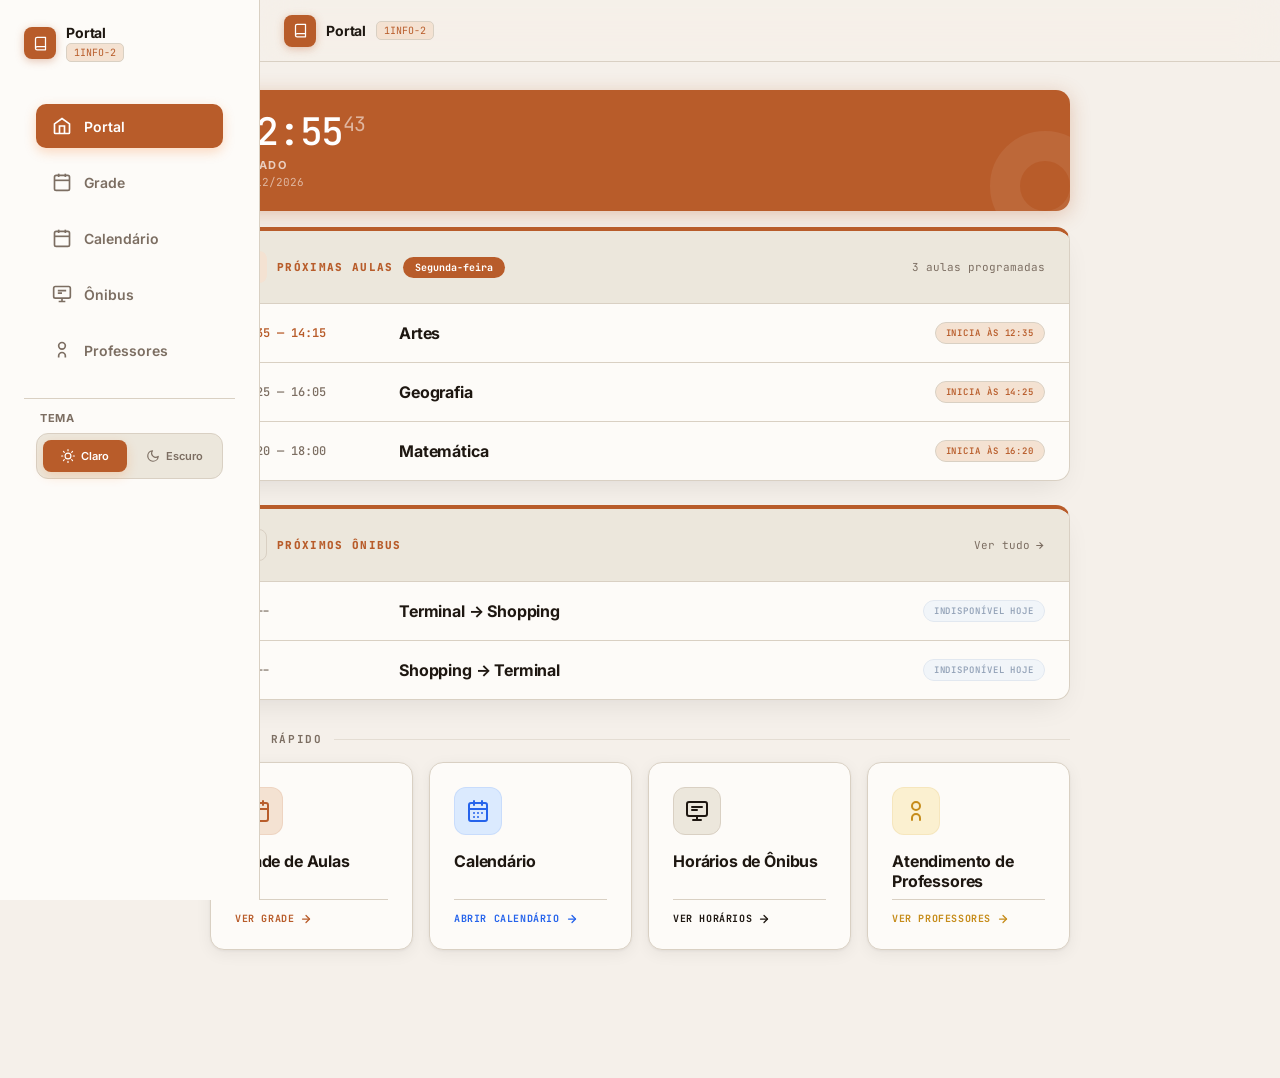
==== index.html @ e07ead81 "Add files via upload" ====
<!DOCTYPE html>
<html lang="pt-BR">
<head>
  <meta charset="UTF-8">
  <meta name="viewport" content="width=device-width, initial-scale=1.0">
  <title>Portal | 1INFO-2</title>
  <link href="https://fonts.googleapis.com/css2?family=Inter:wght@400;500;600;700&family=Playfair+Display:wght@400;600;700&family=JetBrains+Mono:wght@400;500&display=swap" rel="stylesheet">
  <link rel="stylesheet" href="shared.css">
  <style>
    .page-shell { max-width: 900px; margin: 0 auto; padding: 28px 20px 72px; }

    /* CLOCK */
    .clock-block {
      background: var(--accent); color: #fff;
      border-radius: var(--radius); padding: 22px 24px;
      display: flex; flex-direction: column; justify-content: center;
      min-width: 164px; box-shadow: 0 4px 20px rgba(184,92,42,.3);
      position: relative; overflow: hidden; margin-bottom: 16px;
    }
    .clock-block::after {
      content: ''; position: absolute; bottom: -30px; right: -30px;
      width: 110px; height: 110px;
      border: 30px solid rgba(255,255,255,.07); border-radius: 50%;
    }
    html[data-theme="dark"] .clock-block { 
      background: linear-gradient(135deg, #262626 0%, #0A0A0A 100%); 
      border: 1px solid var(--border);
      box-shadow: none;
    }
    .clock-time    { font-family: var(--mono); font-size: 38px; font-weight: 500; letter-spacing: -.03em; line-height: 1; }
    .clock-secs    { font-family: var(--mono); font-size: 20px; font-weight: 400; opacity: .55; vertical-align: super; }
    .clock-weekday { font-size: 11px; font-weight: 700; opacity: .7; margin-top: 8px; text-transform: uppercase; letter-spacing: .1em; }
    .clock-date    { font-family: var(--mono); font-size: 11px; opacity: .55; margin-top: 3px; }

    /* SCHEDULE CARD */
    .schedule-card { background: var(--surface); border: 1px solid var(--border); border-top: 4px solid var(--accent); border-radius: var(--radius); box-shadow: 0 12px 30px -10px rgba(0,0,0,0.1); margin-bottom: 24px; overflow: hidden; transition: transform 0.2s ease, box-shadow 0.2s ease; }
    .schedule-card:hover { transform: translateY(-2px); box-shadow: 0 16px 40px -12px rgba(0,0,0,0.15); }
    .schedule-header { padding: 20px 24px; border-bottom: 1px solid var(--border); display: flex; align-items: center; justify-content: space-between; gap: 12px; background: var(--surface-2); }
    .schedule-header-left { display: flex; align-items: center; gap: 10px; }
    .schedule-eyebrow { font-family: var(--mono); font-size: 11px; font-weight: 800; text-transform: uppercase; letter-spacing: .12em; color: var(--accent); }
    .schedule-today-badge { font-family: var(--mono); font-size: 10px; font-weight: 700; background: var(--accent); color: #fff; padding: 4px 12px; border-radius: 20px; white-space: nowrap; }
    .schedule-count { font-family: var(--mono); font-size: 11px; color: var(--muted); }
    .sched-row { display: grid; grid-template-columns: 148px 1fr auto; align-items: center; gap: 16px; padding: 18px 24px; border-bottom: 1px solid var(--border); position: relative; transition: background .15s; }
    .sched-row:last-child { border-bottom: none; }
    .sched-row.live  { background: linear-gradient(90deg,rgba(40,120,80,.06) 0%,transparent 55%); }
    .sched-row.live::before, .sched-row.next-up::before { content: ''; position: absolute; left: 0; top: 0; bottom: 0; width: 3px; border-radius: 0 2px 2px 0; }
    .sched-row.live::before    { background: var(--green); }
    .sched-row.next-up::before { background: var(--accent); opacity: 0.8; }
    .sched-row.done { opacity: .42; }
    .class-progress-bar { position: absolute; bottom: 0; left: 0; height: 2px; background: var(--green); transition: width 1s linear; opacity: 0.6; }
    .class-progress-label { font-weight: 800; margin-left: 6px; opacity: .85; }
    .sched-time { font-family: var(--mono); font-size: 12px; font-weight: 500; color: var(--muted); white-space: nowrap; }
    .sched-row.live .sched-time    { color: var(--green);  font-weight: 600; }
    .sched-row.next-up .sched-time { color: var(--accent); font-weight: 600; }
    .sched-name { font-size: 16px; font-weight: 700; color: var(--text); letter-spacing: -.01em; }
    .sched-row.done .sched-name { font-weight: 500; }
    .sched-pill { font-family: var(--mono); font-size: 9px; font-weight: 600; text-transform: uppercase; letter-spacing: .1em; padding: 4px 10px; border-radius: 20px; white-space: nowrap; border: 1px solid transparent; }
    .pill-live  { background: var(--green-lt);  color: var(--green);  border-color: rgba(40,120,80,.2); }
    .pill-done  { background: var(--slate-lt);  color: var(--slate);  border-color: #E2E8F0; }
    html[data-theme="dark"] .pill-done { background: var(--surface-2); border-color: var(--border); }
    .pill-next  { background: var(--accent-lt); color: var(--accent); border-color: var(--border); }
    .live-dot   { display: inline-block; width: 7px; height: 7px; border-radius: 50%; background: var(--green); margin-right: 5px; vertical-align: middle; animation: pulse 1.8s ease-in-out infinite; }

    /* BUS QUICK CARD */
    #bus-quick-card { animation: fadeUp .45s .11s cubic-bezier(.22,1,.36,1) both; }
    .bus-quick-link { font-family: var(--mono); font-size: 11px; color: var(--muted); text-decoration: none; display: flex; align-items: center; gap: 4px; }
    .bus-quick-link:hover { color: var(--accent); }
    .bus-quick-link svg { width: 11px; height: 11px; fill: none; stroke: currentColor; stroke-width: 2.5; }

    /* SECTION LABEL */
    .section-label { font-family: var(--mono); font-size: 11px; font-weight: 700; text-transform: uppercase; letter-spacing: .15em; color: var(--muted); margin: 32px 0 16px; display: flex; align-items: center; gap: 12px; animation: fadeUp .45s .14s cubic-bezier(.22,1,.36,1) both; }
    .section-label::after { content: ''; flex: 1; height: 1px; background: var(--border); opacity: 0.6; }

    /* CARDS GRID */
    .cards-grid { display: grid; grid-template-columns: repeat(4, 1fr); gap: 16px; animation: fadeUp .45s .18s cubic-bezier(.22,1,.36,1) both; }
    .feature-card { background: var(--surface); border: 1px solid var(--border); border-radius: var(--radius); box-shadow: var(--sh); text-decoration: none; color: inherit; padding: 24px; display: flex; flex-direction: column; height: 100%; }
    .card-icon { width: 48px; height: 48px; border-radius: 12px; flex-shrink: 0; background: var(--accent-lt); display: flex; align-items: center; justify-content: center; border: 1px solid rgba(var(--accent-rgb), 0.1); margin-bottom: 16px; }
    .card-icon svg { width: 24px; height: 24px; fill: none; stroke: var(--accent); stroke-width: 2; stroke-linecap: round; stroke-linejoin: round; }
    .card-bus      .card-icon { background: var(--surface-2);  border-color: var(--border); }
    .card-bus      .card-icon svg { stroke: var(--text); }
    .card-profs    .card-icon { background: var(--amber-lt);  border-color: rgba(198,140,26,0.1); }
    .card-profs    .card-icon svg { stroke: var(--amber); }
    .card-calendar .card-icon { background: #DBEAFE; border-color: rgba(37,99,235,0.1); }
    .card-calendar .card-icon svg { stroke: #2563EB; }
    .card-body  { flex: 1; display: flex; flex-direction: column; }
    .card-title { font-size: 16px; font-weight: 700; color: var(--text); margin-bottom: 8px; letter-spacing: -.01em; }
    .card-desc  { font-size: 12.5px; color: var(--muted); line-height: 1.5; margin-bottom: 16px; }
    .card-cta   { margin-top: auto; font-family: var(--mono); font-size: 10px; font-weight: 700; color: var(--accent); letter-spacing: .06em; text-transform: uppercase; display: inline-flex; align-items: center; gap: 6px; padding-top: 12px; border-top: 1px solid var(--border); }
    .card-cta svg { width: 12px; height: 12px; fill: none; stroke: currentColor; stroke-width: 2.5; stroke-linecap: round; stroke-linejoin: round; transition: transform .2s; }
    .feature-card:hover .card-cta svg { transform: translateX(5px); }
    .card-bus      .card-cta { color: var(--text); }
    .card-profs    .card-cta { color: var(--amber); }
    .card-calendar .card-cta { color: #2563EB; }

    /* ANIMATIONS */
    .clock-block    { animation: fadeUp .45s cubic-bezier(.22,1,.36,1) both; }
    .schedule-card  { animation: fadeUp .45s .08s cubic-bezier(.22,1,.36,1) both; }
    @keyframes pulse-ring { 0% { box-shadow: 0 0 0 0 rgba(198,140,26,.4); } 70% { box-shadow: 0 0 0 8px rgba(198,140,26,0); } 100% { box-shadow: 0 0 0 0 rgba(198,140,26,0); } }

    @media (max-width: 860px) { .cards-grid { grid-template-columns: repeat(2,1fr); } }
    @media (max-width: 680px) {
      .clock-time  { font-size: 32px; }
      .cards-grid  { grid-template-columns: 1fr; gap: 14px; }
      .feature-card { padding: 20px; }
      .sched-row   { grid-template-columns: 116px 1fr auto; gap: 10px; padding: 13px 16px; }
      .schedule-header { padding: 15px 16px; flex-direction: column; align-items: center; gap: 8px; text-align: center; }
      .schedule-header-left { justify-content: center; }
      .page-shell  { padding: 16px 14px 20px; }
    }
    @media (max-width: 400px) { .sched-row { grid-template-columns: 1fr auto; } .sched-time { display: none; } }
  </style>
  <script>if(localStorage.getItem('theme')==='dark')document.documentElement.setAttribute('data-theme','dark');</script>
</head>
<body>
  <script src="shared.js"></script>
  <script src="theme.js" defer></script>

  <aside class="sidebar" id="sidebar">
    <div class="nav-brand">
      <div class="nav-logo"><svg viewBox="0 0 24 24"><path d="M4 19.5A2.5 2.5 0 0 1 6.5 17H20"/><path d="M6.5 2H20v20H6.5A2.5 2.5 0 0 1 4 19.5v-15A2.5 2.5 0 0 1 6.5 2z"/></svg></div>
      <div>
        <div class="nav-title">Portal</div>
        <div class="nav-tag" style="margin-top:2px">1INFO-2</div>
      </div>
    </div>
    <nav class="sidebar-nav">
      <a href="index.html"     class="sidebar-link active"><svg viewBox="0 0 24 24"><path d="M3 9.5L12 3l9 6.5V20a1 1 0 0 1-1 1H4a1 1 0 0 1-1-1z"/><polyline points="9 21 9 12 15 12 15 21"/></svg> Portal</a>
      <a href="aulas.html"     class="sidebar-link"><svg viewBox="0 0 24 24"><rect x="3" y="4" width="18" height="18" rx="2"/><line x1="16" y1="2" x2="16" y2="6"/><line x1="8" y1="2" x2="8" y2="6"/><line x1="3" y1="10" x2="21" y2="10"/></svg> Grade</a>
      <a href="calendario.html" class="sidebar-link"><svg viewBox="0 0 24 24"><rect x="3" y="4" width="18" height="18" rx="2"/><line x1="16" y1="2" x2="16" y2="6"/><line x1="8" y1="2" x2="8" y2="6"/><line x1="3" y1="10" x2="21" y2="10"/><path d="M8 14h.01M12 14h.01M16 14h.01M8 18h.01M12 18h.01"/></svg> Calendário</a>
      <a href="onibus.html"    class="sidebar-link"><svg viewBox="0 0 24 24"><rect x="2" y="3" width="20" height="14" rx="2"/><path d="M8 21h8M12 17v4"/><path d="M7 8h10M7 11h5"/></svg> Ônibus</a>
      <a href="horarios.html"  class="sidebar-link"><svg viewBox="0 0 24 24"><path d="M16 21v-2a4 4 0 0 0-8 0v2"/><circle cx="12" cy="7" r="4"/></svg> Professores</a>
    </nav>
  </aside>
  <div class="sidebar-overlay" id="sidebar-overlay" onclick="toggleSidebar()"></div>

  <nav class="topnav">
    <button class="menu-btn" onclick="toggleSidebar()" aria-label="Abrir menu"><svg viewBox="0 0 24 24"><line x1="3" y1="12" x2="21" y2="12"/><line x1="3" y1="6" x2="21" y2="6"/><line x1="3" y1="18" x2="21" y2="18"/></svg></button>
    <a href="index.html" class="nav-brand">
      <div class="nav-logo"><svg viewBox="0 0 24 24"><path d="M4 19.5A2.5 2.5 0 0 1 6.5 17H20"/><path d="M6.5 2H20v20H6.5A2.5 2.5 0 0 1 4 19.5v-15A2.5 2.5 0 0 1 6.5 2z"/></svg></div>
      <span class="nav-title">Portal</span>
      <span class="nav-tag">1INFO-2</span>
    </a>
    <div style="width:38px" aria-hidden="true"></div>
  </nav>

  <div class="page-shell">
    <div class="clock-block">
      <div class="clock-time"><span id="clock-hm">--:--</span><span class="clock-secs" id="clock-ss">--</span></div>
      <div class="clock-weekday" id="clock-weekday">---</div>
      <div class="clock-date"    id="clock-date">---</div>
    </div>

    <div class="schedule-card">
      <div class="schedule-header">
        <div class="schedule-header-left">
          <div style="width: 32px; height: 32px; background: var(--accent-lt); border-radius: 8px; display: flex; align-items: center; justify-content: center; color: var(--accent);">
            <svg viewBox="0 0 24 24" width="18" height="18" fill="none" stroke="currentColor" stroke-width="2.5" stroke-linecap="round" stroke-linejoin="round">
              <rect x="3" y="4" width="18" height="18" rx="2" ry="2"></rect><line x1="16" y1="2" x2="16" y2="6"></line><line x1="8" y1="2" x2="8" y2="6"></line><line x1="3" y1="10" x2="21" y2="10"></line>
            </svg>
          </div>
          <span class="schedule-eyebrow">Próximas Aulas</span>
          <span class="schedule-today-badge" id="schedule-day-badge">---</span>
        </div>
        <span class="schedule-count" id="schedule-count"></span>
      </div>
      <div id="today-schedule"></div>
    </div>

    <div class="schedule-card" id="bus-quick-card">
      <div class="schedule-header">
        <div class="schedule-header-left">
          <div style="width: 32px; height: 32px; background: var(--surface-2); border-radius: 8px; display: flex; align-items: center; justify-content: center; color: var(--text); border: 1px solid var(--border);">
            <svg viewBox="0 0 24 24" width="18" height="18" fill="none" stroke="currentColor" stroke-width="2.5" stroke-linecap="round" stroke-linejoin="round">
              <rect x="2" y="3" width="20" height="14" rx="2"/><path d="M8 21h8M12 17v4"/><path d="M7 8h10M7 11h5"/>
            </svg>
          </div>
          <span class="schedule-eyebrow">Próximos Ônibus</span>
        </div>
        <a href="onibus.html" class="bus-quick-link">Ver tudo <svg viewBox="0 0 24 24"><line x1="5" y1="12" x2="19" y2="12"/><polyline points="12 5 19 12 12 19"/></svg></a>
      </div>
      <div id="bus-quick-rows"></div>
    </div>

    <div class="section-label">Acesso Rápido</div>
    <div class="cards-grid">
      <a href="aulas.html" class="feature-card">
        <div class="card-icon"><svg viewBox="0 0 24 24"><rect x="3" y="4" width="18" height="18" rx="2"/><line x1="16" y1="2" x2="16" y2="6"/><line x1="8" y1="2" x2="8" y2="6"/><line x1="3" y1="10" x2="21" y2="10"/></svg></div>
        <div class="card-body">
          <div class="card-title">Grade de Aulas</div>
          <div class="card-cta">Ver grade <svg viewBox="0 0 24 24"><line x1="5" y1="12" x2="19" y2="12"/><polyline points="12 5 19 12 12 19"/></svg></div>
        </div>
      </a>
      <a href="calendario.html" class="feature-card card-calendar">
        <div class="card-icon"><svg viewBox="0 0 24 24"><rect x="3" y="4" width="18" height="18" rx="2"/><line x1="16" y1="2" x2="16" y2="6"/><line x1="8" y1="2" x2="8" y2="6"/><line x1="3" y1="10" x2="21" y2="10"/><path d="M8 14h.01M12 14h.01M16 14h.01M8 18h.01M12 18h.01"/></svg></div>
        <div class="card-body">
          <div class="card-title">Calendário</div>
          <div class="card-cta">Abrir calendário <svg viewBox="0 0 24 24"><line x1="5" y1="12" x2="19" y2="12"/><polyline points="12 5 19 12 12 19"/></svg></div>
        </div>
      </a>
      <a href="onibus.html" class="feature-card card-bus">
        <div class="card-icon"><svg viewBox="0 0 24 24"><rect x="2" y="3" width="20" height="14" rx="2"/><path d="M8 21h8M12 17v4"/><path d="M7 8h10M7 11h5"/></svg></div>
        <div class="card-body">
          <div class="card-title">Horários de Ônibus</div>
          <div class="card-cta">Ver horários <svg viewBox="0 0 24 24"><line x1="5" y1="12" x2="19" y2="12"/><polyline points="12 5 19 12 12 19"/></svg></div>
        </div>
      </a>
      <a href="horarios.html" class="feature-card card-profs">
        <div class="card-icon"><svg viewBox="0 0 24 24"><path d="M16 21v-2a4 4 0 0 0-8 0v2"/><circle cx="12" cy="7" r="4"/></svg></div>
        <div class="card-body">
          <div class="card-title">Atendimento de Professores</div>
          <div class="card-cta">Ver professores <svg viewBox="0 0 24 24"><line x1="5" y1="12" x2="19" y2="12"/><polyline points="12 5 19 12 12 19"/></svg></div>
        </div>
      </a>
    </div>
  </div>

  <footer></footer>

  <script src="eventos.js"></script>
  <script>
    const SCHEDULE = {
      1: [{start:'12:35',end:'14:15',label:'Artes'},{start:'14:25',end:'16:05',label:'Geografia'},{start:'16:20',end:'18:00',label:'Matemática'}],
      2: [{start:'12:35',end:'14:15',label:'Intro. Computação'},{start:'14:25',end:'16:05',label:'Inglês'},{start:'16:20',end:'18:00',label:'Física'}],
      3: [{start:'14:25',end:'16:05',label:'Ed. Física'},{start:'16:20',end:'18:00',label:'Filosofia'}],
      4: [{start:'12:35',end:'14:15',label:'Língua Portuguesa'},{start:'14:25',end:'16:05',label:'Interfaces Web'}],
      5: [{start:'12:35',end:'16:05',label:'Programação'},{start:'16:20',end:'18:00',label:'Matemática'}],
    };
    const DAYS_PT   = ['Domingo','Segunda','Terça','Quarta','Quinta','Sexta','Sábado'];
    const MONTHS_PT = ['janeiro','fevereiro','março','abril','maio','junho','julho','agosto','setembro','outubro','novembro','dezembro'];

    function tickClock() {
      const n = new Date();
      document.getElementById('clock-hm').textContent = pad(n.getHours()) + ':' + pad(n.getMinutes());
      document.getElementById('clock-ss').textContent = pad(n.getSeconds());
      document.getElementById('clock-weekday').textContent = DAYS_PT[n.getDay()].toUpperCase();
      document.getElementById('clock-date').textContent = pad(n.getDate()) + '/' + pad(n.getMonth() + 1) + '/' + n.getFullYear();
    }

    function getEffectiveDow(now) {
      return now.getDay();
    }

    function findNextSchoolDay(fromDate) {
      const d = new Date(fromDate);
      for (let i = 1; i <= 7; i++) {
        d.setDate(d.getDate() + 1);
        const dow = d.getDay();
        if (SCHEDULE[dow] && SCHEDULE[dow].length > 0) return { dow: dow, date: new Date(d) };
      }
      return null;
    }

    function renderSchedule() {
      const n    = new Date();
      const mins = n.getHours() * 60 + n.getMinutes();
      const dow  = n.getDay();

      let displayDow, dayClasses, isFutureDay;

      // 1. Verificar se hoje ainda tem aulas
      const todayClasses = SCHEDULE[dow] || [];
      const todayDone = todayClasses.length > 0 && mins >= toMins(todayClasses[todayClasses.length - 1].end);

      if (todayClasses.length > 0 && !todayDone) {
        // Ainda há aulas hoje
        displayDow = dow;
        dayClasses = todayClasses;
        isFutureDay = false;
      } else {
        // Hoje não tem aula ou já acabaram. Procurar o próximo dia letivo.
        const next = findNextSchoolDay(n);
        if (next) {
          displayDow = next.dow;
          dayClasses = SCHEDULE[displayDow];
          isFutureDay = true;
        } else {
          displayDow = dow;
          dayClasses = [];
          isFutureDay = false;
        }
      }

      const badgeText = isFutureDay 
        ? (displayDow === 1 ? 'Segunda-feira' : DAYS_PT[displayDow])
        : DAYS_PT[dow];

      document.getElementById('schedule-day-badge').textContent = badgeText;

      const remaining = isFutureDay ? dayClasses.length : dayClasses.filter(c => toMins(c.end) > mins).length;
      document.getElementById('schedule-count').textContent = remaining + (isFutureDay ? ' aulas programadas' : ' restante(s) hoje');

      let markedNext = false;
      document.getElementById('today-schedule').innerHTML = dayClasses.map(c => {
        const startM = toMins(c.start), endM = toMins(c.end);
        let rowClass = '', pillClass = '', pillText = '', progressHtml = '';

        let dataAttrs = '';
        if (!isFutureDay && mins >= startM && mins < endM) {
          rowClass = 'live'; pillClass = 'pill-live';
          const pct = ((mins - startM) / (endM - startM)) * 100;
          pillText = `<span class="live-dot"></span>Em aula agora<span class="class-progress-label" id="live-progress-label">${pct.toFixed(0)}%</span>`;
          progressHtml = `<div class="class-progress-bar" id="live-progress-bar" style="width:${pct.toFixed(1)}%"></div>`;
          dataAttrs = ` data-start="${startM}" data-end="${endM}"`;
        } else if (!isFutureDay && mins >= endM) {
          rowClass = 'done'; pillClass = 'pill-done'; pillText = 'Concluída';
        } else {
          rowClass = 'upcoming';
          if (!markedNext) { rowClass += ' next-up'; markedNext = true; }
          pillClass = 'pill-next'; pillText = `Inicia às ${c.start}`;
        }

        return `<div class="sched-row ${rowClass}"${dataAttrs}>${progressHtml}<div class="sched-time">${c.start} — ${c.end}</div><div class="sched-name">${c.label}</div><span class="sched-pill ${pillClass}">${pillText}</span></div>`;
      }).join('');
    }

    // Atualiza a porcentagem/barra da aula em andamento a cada segundo,
    // sem precisar re-renderizar toda a lista (evita "piscar" a tela).
    function tickLiveProgress() {
      const liveRow = document.querySelector('.sched-row.live');
      const bar   = document.getElementById('live-progress-bar');
      const label = document.getElementById('live-progress-label');
      if (!liveRow || !bar || !label) return;

      const startM = Number(liveRow.dataset.start);
      const endM   = Number(liveRow.dataset.end);
      const n = new Date();
      const mins = n.getHours() * 60 + n.getMinutes() + n.getSeconds() / 60;

      if (mins >= endM) { renderSchedule(); return; } // aula acabou, força re-render completo

      const pct = Math.min(100, Math.max(0, ((mins - startM) / (endM - startM)) * 100));
      bar.style.width = pct.toFixed(1) + '%';
      label.textContent = Math.round(pct) + '%';
    }

    // ── PRÓXIMOS ÔNIBUS (resumo na home) ──────────────────────────
    const BUSES = {
      go:  [{t:'05:34',tag:'JL'},{t:'05:59',tag:'JL'},{t:'06:24',tag:'FC VOLVO'},{t:'06:49',tag:'JL'},{t:'07:14',tag:'JL'},{t:'07:44',tag:'JL'},{t:'08:19',tag:'JL'},{t:'08:39',tag:'JL'},{t:'08:59',tag:null},{t:'09:31',tag:null},{t:'10:03',tag:null},{t:'10:34',tag:null},{t:'11:06',tag:null},{t:'11:38',tag:null},{t:'12:10',tag:null},{t:'12:42',tag:null},{t:'13:14',tag:null},{t:'13:46',tag:null},{t:'14:18',tag:null},{t:'14:50',tag:null},{t:'15:22',tag:null},{t:'15:54',tag:null},{t:'16:27',tag:null},{t:'17:17',tag:null},{t:'17:42',tag:null},{t:'18:07',tag:null},{t:'18:37',tag:null},{t:'19:02',tag:null},{t:'19:37',tag:null},{t:'20:12',tag:null},{t:'20:47',tag:null},{t:'21:22',tag:null},{t:'21:57',tag:null},{t:'22:34',tag:null},{t:'23:14',tag:'FC'}],
      ret: [{t:'05:34',tag:null},{t:'05:59',tag:null},{t:'06:24',tag:null},{t:'06:49',tag:'FC VOLVO'},{t:'07:14',tag:null},{t:'07:39',tag:null},{t:'08:09',tag:null},{t:'08:44',tag:null},{t:'09:04',tag:null},{t:'09:24',tag:null},{t:'09:56',tag:null},{t:'10:28',tag:null},{t:'10:57',tag:null},{t:'11:29',tag:null},{t:'12:01',tag:null},{t:'12:33',tag:null},{t:'13:05',tag:null},{t:'13:37',tag:null},{t:'14:09',tag:null},{t:'14:41',tag:null},{t:'15:13',tag:null},{t:'15:33',tag:null},{t:'16:03',tag:null},{t:'16:28',tag:null},{t:'16:52',tag:null},{t:'17:42',tag:null},{t:'18:12',tag:null},{t:'18:47',tag:null},{t:'19:27',tag:null},{t:'20:02',tag:null},{t:'20:37',tag:null},{t:'21:12',tag:null},{t:'21:47',tag:null},{t:'22:22',tag:null},{t:'22:54',tag:null},{t:'23:34',tag:'FC'}],
    };
    for (const dir in BUSES) BUSES[dir].forEach(b => b.m = toMins(b.t));
    const BUS_LABELS = { go: 'Terminal → Shopping', ret: 'Shopping → Terminal' };

    function fmtBusCountdown(mins) {
      if (mins < 1) return 'agora';
      if (mins < 60) return `em ${mins} min`;
      const h = Math.floor(mins / 60), m = mins % 60;
      return m === 0 ? `em ${h}h` : `em ${h}h ${m}min`;
    }

    function renderBusQuick() {
      const n = new Date();
      const nowMins = n.getHours() * 60 + n.getMinutes();
      const dow = n.getDay();
      const isWeekend = (dow === 0 || dow === 6);

      const rowsHtml = ['go', 'ret'].map(dir => {
        const next = isWeekend ? null : (BUSES[dir].find(b => b.m >= nowMins) || null);
        let pillClass, pillText, timeText;

        if (!next) {
          pillClass = 'pill-done';
          pillText  = isWeekend ? 'Indisponível hoje' : 'Encerrado';
          timeText  = isWeekend ? '--:--' : (BUSES[dir][0] ? BUSES[dir][0].t + ' (amanhã)' : '--:--');
        } else {
          pillClass = 'pill-next';
          pillText  = fmtBusCountdown(next.m - nowMins);
          timeText  = next.t;
        }

        return `<div class="sched-row"><div class="sched-time">${timeText}</div><div class="sched-name">${BUS_LABELS[dir]}</div><span class="sched-pill ${pillClass}">${pillText}</span></div>`;
      }).join('');

      document.getElementById('bus-quick-rows').innerHTML = rowsHtml;
    }

    tickClock();
    renderSchedule();
    renderBusQuick();
    setInterval(tickClock, 1000);
    setInterval(tickLiveProgress, 1000);
    setInterval(() => { renderSchedule(); }, 15000);
    setInterval(renderBusQuick, 30000);
  </script>
</body>
</html>
---- shared.css ----
:root {
  --bg: #F5F0EA; --surface: #FDFBF8; --surface-2: #ECE7DC; --border: #D9D0C3;
  --accent: #B85C2A; --accent-lt: #F4E2D2; --accent-dk: #8C401C;
  --accent-rgb: 184, 92, 42;
  --text: #1E1711; --muted: #7C6E62;
  --green: #2D7A50; --green-lt: #D4EDE0;
  --amber: #C68C1A; --amber-lt: #FBF0D0;
  --danger: #B42318; --danger-lt: #F8D7D2;
  --slate: #94A3B8; --slate-lt: #F1F5F9;
  --radius: 14px;
  --mono: 'JetBrains Mono', monospace;
  --sans: 'Inter', sans-serif;
  --display: 'Playfair Display', serif;
  --sh: 0 1px 3px rgba(30,20,10,.06), 0 4px 16px rgba(30,20,10,.06);
  --sh-hover: 0 8px 28px rgba(184,92,42,.15), 0 2px 8px rgba(30,20,10,.08);
}

html[data-theme="dark"] {
  --bg: #171310; --surface: #201B18; --surface-2: #2C2520; --border: #3D332C;
  --accent: #D07848; --accent-lt: #281A10; --accent-dk: #E89870;
  --accent-rgb: 208, 120, 72;
  --text: #EDE3D8; --muted: #8A7A6E;
  --green: #40A068; --green-lt: #102018;
  --amber: #D4A030; --amber-lt: #261C08;
  --danger: #F87171; --danger-lt: #321414;
  --slate: #5A6A7A; --slate-lt: #1A2030;
  --sh: 0 1px 3px rgba(0,0,0,.4), 0 4px 16px rgba(0,0,0,.4);
  --sh-hover: 0 8px 28px rgba(208,120,72,.2), 0 2px 8px rgba(0,0,0,.4);
}

*, *::before, *::after { box-sizing: border-box; margin: 0; padding: 0; }

body {
  background: var(--bg);
  font-family: var(--sans);
  min-height: 100vh;
  color: var(--text);
  -webkit-font-smoothing: antialiased;
  -moz-osx-font-smoothing: grayscale;
  text-rendering: optimizeLegibility;
}

button, input, select, textarea { font: inherit; }
button { cursor: pointer; }
a { color: inherit; }

/* ── TOPNAV ── */
.topnav {
  position: sticky; top: 0; z-index: 200;
  background: rgba(245,240,234,.88);
  backdrop-filter: blur(20px) saturate(1.8);
  -webkit-backdrop-filter: blur(20px) saturate(1.8);
  border-bottom: 1px solid var(--border);
  height: 62px; padding: 0 24px;
  display: flex; align-items: center; justify-content: space-between;
  gap: 12px; transition: background .3s;
}
html[data-theme="dark"] .topnav { background: rgba(23,19,16,.9); }

.nav-brand { display: flex; align-items: center; gap: 10px; text-decoration: none; }
.nav-logo {
  width: 32px; height: 32px; border-radius: 8px; flex-shrink: 0;
  background: var(--accent); display: flex; align-items: center; justify-content: center;
  box-shadow: 0 2px 8px rgba(184,92,42,.35);
}
.nav-logo svg { width: 15px; height: 15px; fill: none; stroke: #fff; stroke-width: 2; stroke-linecap: round; stroke-linejoin: round; }
.nav-title { font-size: 14px; font-weight: 700; color: var(--text); letter-spacing: -.01em; }
.nav-tag {
  font-family: var(--mono); font-size: 10px;
  background: var(--accent-lt); color: var(--accent);
  padding: 2px 7px; border-radius: 5px; border: 1px solid var(--border);
}

/* ── SIDEBAR ── */
.sidebar {
  position: fixed; left: 0; top: 0; bottom: 0; width: 260px;
  background: var(--surface); border-right: 1px solid var(--border);
  z-index: 1001; display: flex; flex-direction: column;
  padding: 24px; gap: 40px;
  transition: transform 0.3s cubic-bezier(0.4, 0, 0.2, 1);
}
.sidebar-nav { display: flex; flex-direction: column; gap: 8px; }
.sidebar-link {
  display: flex; align-items: center; gap: 12px;
  padding: 12px 16px; border-radius: 12px; text-decoration: none;
  color: var(--muted); font-size: 14px; font-weight: 600; transition: all 0.2s;
}
.sidebar-link svg { width: 20px; height: 20px; stroke-width: 2; fill: none; stroke: currentColor; }
.sidebar-link:hover { color: var(--text); background: var(--surface-2); }
.sidebar-link.active { color: var(--accent); background: transparent; }

.sidebar-overlay {
  position: fixed; inset: 0;
  background: rgba(0,0,0,0.3); backdrop-filter: blur(4px);
  z-index: 1000; display: none;
  animation: fadeIn 0.2s ease;
}
.sidebar-overlay.visible { display: block; }

.menu-btn {
  display: none; width: 38px; height: 38px; border-radius: 10px;
  background: var(--surface-2); border: 1px solid var(--border);
  align-items: center; justify-content: center;
  cursor: pointer; color: var(--text); transition: all .2s;
}
.menu-btn:active { transform: scale(0.95); }
.menu-btn svg { width: 20px; height: 20px; fill: none; stroke: currentColor; stroke-width: 2; }

@media (max-width: 900px) {
  .sidebar { transform: translateX(-100%); }
  .sidebar.open { transform: translateX(0); }
  .menu-btn { display: flex; }
  .page-shell, .topnav { margin-left: 0 !important; width: 100% !important; }
}
@media (min-width: 901px) {
  .page-shell, .topnav { margin-left: 260px; width: calc(100% - 260px) !important; }
}

/* ── FOOTER ── */
footer { text-align: center; padding: 28px; font-family: var(--mono); font-size: 11px; color: var(--muted); }

/* ── ANIMATIONS ── */
@keyframes fadeIn  { from { opacity: 0; } to { opacity: 1; } }
@keyframes fadeUp  { from { opacity: 0; transform: translateY(14px); } to { opacity: 1; transform: translateY(0); } }
@keyframes blink   { 0%, 100% { opacity: 1; } 50% { opacity: .3; } }
@keyframes pulse   { 0%, 100% { opacity: 1; transform: scale(1); } 50% { opacity: .5; transform: scale(.75); } }
@keyframes spin    { to { transform: rotate(360deg); } }
@keyframes reveal  { 0% { opacity: 0; transform: perspective(800px) rotateX(-12deg) translateY(20px); filter: blur(6px); } 100% { opacity: 1; transform: none; filter: none; } }
@keyframes sheetIn { from { opacity: 0; transform: translateY(16px) scale(.98); } to { opacity: 1; transform: none; } }
@keyframes scaleIn { from { transform: scale(0.95); opacity: 0; } to { transform: scale(1); opacity: 1; } }

/* ── TOAST ── */
.toast {
  position: fixed; left: 50%; bottom: 24px; transform: translateX(-50%);
  background: var(--text); color: var(--bg);
  border-radius: 8px; padding: 10px 16px;
  font-size: 13px; font-weight: 700; box-shadow: var(--sh); z-index: 10000;
  pointer-events: none;
}
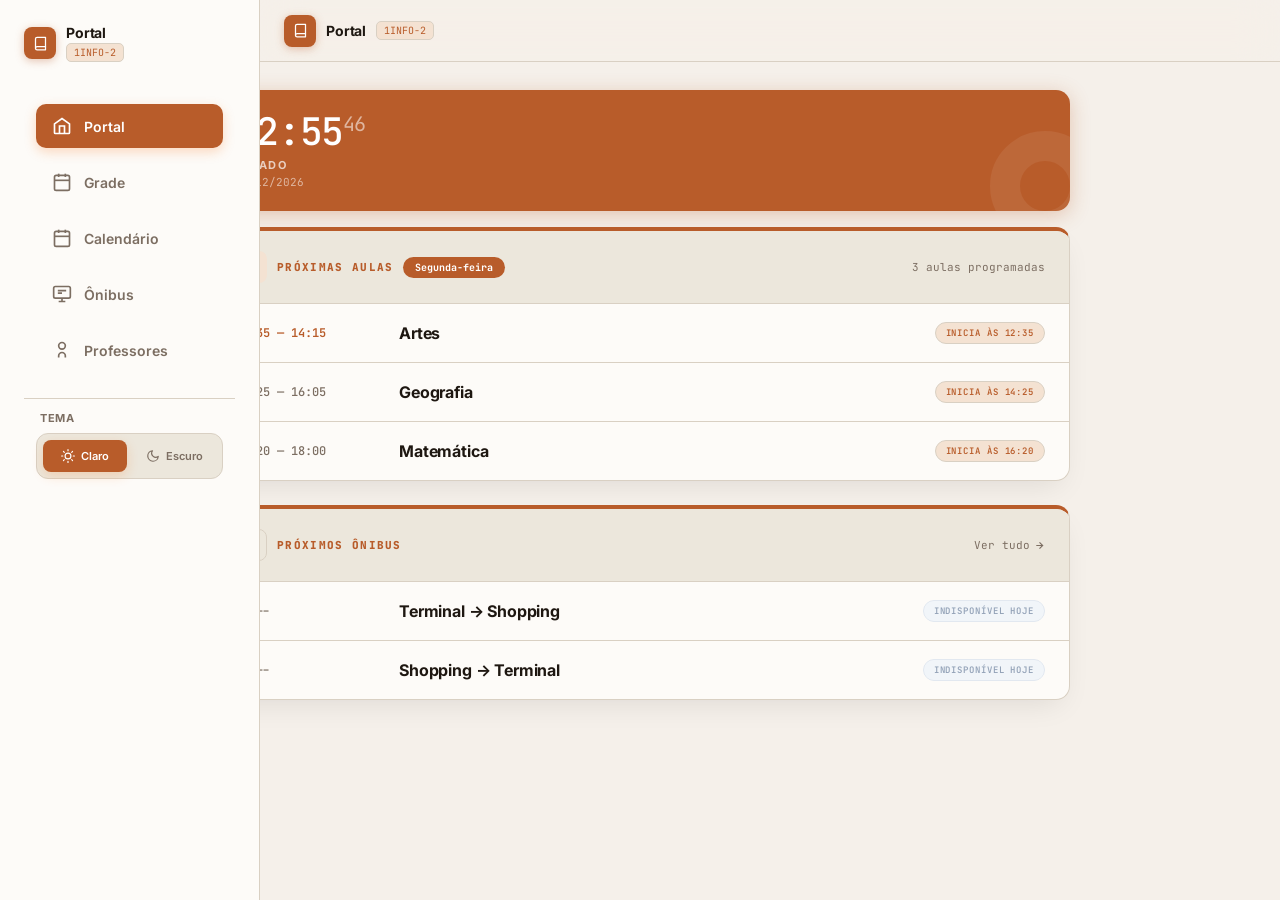
==== commit 543acc07: "Add files via upload" ====
--- a/index.html
+++ b/index.html
@@ -71,37 +71,12 @@
     .section-label { font-family: var(--mono); font-size: 11px; font-weight: 700; text-transform: uppercase; letter-spacing: .15em; color: var(--muted); margin: 32px 0 16px; display: flex; align-items: center; gap: 12px; animation: fadeUp .45s .14s cubic-bezier(.22,1,.36,1) both; }
     .section-label::after { content: ''; flex: 1; height: 1px; background: var(--border); opacity: 0.6; }
 
-    /* CARDS GRID */
-    .cards-grid { display: grid; grid-template-columns: repeat(4, 1fr); gap: 16px; animation: fadeUp .45s .18s cubic-bezier(.22,1,.36,1) both; }
-    .feature-card { background: var(--surface); border: 1px solid var(--border); border-radius: var(--radius); box-shadow: var(--sh); text-decoration: none; color: inherit; padding: 24px; display: flex; flex-direction: column; height: 100%; }
-    .card-icon { width: 48px; height: 48px; border-radius: 12px; flex-shrink: 0; background: var(--accent-lt); display: flex; align-items: center; justify-content: center; border: 1px solid rgba(var(--accent-rgb), 0.1); margin-bottom: 16px; }
-    .card-icon svg { width: 24px; height: 24px; fill: none; stroke: var(--accent); stroke-width: 2; stroke-linecap: round; stroke-linejoin: round; }
-    .card-bus      .card-icon { background: var(--surface-2);  border-color: var(--border); }
-    .card-bus      .card-icon svg { stroke: var(--text); }
-    .card-profs    .card-icon { background: var(--amber-lt);  border-color: rgba(198,140,26,0.1); }
-    .card-profs    .card-icon svg { stroke: var(--amber); }
-    .card-calendar .card-icon { background: #DBEAFE; border-color: rgba(37,99,235,0.1); }
-    .card-calendar .card-icon svg { stroke: #2563EB; }
-    .card-body  { flex: 1; display: flex; flex-direction: column; }
-    .card-title { font-size: 16px; font-weight: 700; color: var(--text); margin-bottom: 8px; letter-spacing: -.01em; }
-    .card-desc  { font-size: 12.5px; color: var(--muted); line-height: 1.5; margin-bottom: 16px; }
-    .card-cta   { margin-top: auto; font-family: var(--mono); font-size: 10px; font-weight: 700; color: var(--accent); letter-spacing: .06em; text-transform: uppercase; display: inline-flex; align-items: center; gap: 6px; padding-top: 12px; border-top: 1px solid var(--border); }
-    .card-cta svg { width: 12px; height: 12px; fill: none; stroke: currentColor; stroke-width: 2.5; stroke-linecap: round; stroke-linejoin: round; transition: transform .2s; }
-    .feature-card:hover .card-cta svg { transform: translateX(5px); }
-    .card-bus      .card-cta { color: var(--text); }
-    .card-profs    .card-cta { color: var(--amber); }
-    .card-calendar .card-cta { color: #2563EB; }
-
     /* ANIMATIONS */
     .clock-block    { animation: fadeUp .45s cubic-bezier(.22,1,.36,1) both; }
     .schedule-card  { animation: fadeUp .45s .08s cubic-bezier(.22,1,.36,1) both; }
-    @keyframes pulse-ring { 0% { box-shadow: 0 0 0 0 rgba(198,140,26,.4); } 70% { box-shadow: 0 0 0 8px rgba(198,140,26,0); } 100% { box-shadow: 0 0 0 0 rgba(198,140,26,0); } }
-
-    @media (max-width: 860px) { .cards-grid { grid-template-columns: repeat(2,1fr); } }
+
     @media (max-width: 680px) {
       .clock-time  { font-size: 32px; }
-      .cards-grid  { grid-template-columns: 1fr; gap: 14px; }
-      .feature-card { padding: 20px; }
       .sched-row   { grid-template-columns: 116px 1fr auto; gap: 10px; padding: 13px 16px; }
       .schedule-header { padding: 15px 16px; flex-direction: column; align-items: center; gap: 8px; text-align: center; }
       .schedule-header-left { justify-content: center; }
@@ -181,37 +156,6 @@
       <div id="bus-quick-rows"></div>
     </div>
 
-    <div class="section-label">Acesso Rápido</div>
-    <div class="cards-grid">
-      <a href="aulas.html" class="feature-card">
-        <div class="card-icon"><svg viewBox="0 0 24 24"><rect x="3" y="4" width="18" height="18" rx="2"/><line x1="16" y1="2" x2="16" y2="6"/><line x1="8" y1="2" x2="8" y2="6"/><line x1="3" y1="10" x2="21" y2="10"/></svg></div>
-        <div class="card-body">
-          <div class="card-title">Grade de Aulas</div>
-          <div class="card-cta">Ver grade <svg viewBox="0 0 24 24"><line x1="5" y1="12" x2="19" y2="12"/><polyline points="12 5 19 12 12 19"/></svg></div>
-        </div>
-      </a>
-      <a href="calendario.html" class="feature-card card-calendar">
-        <div class="card-icon"><svg viewBox="0 0 24 24"><rect x="3" y="4" width="18" height="18" rx="2"/><line x1="16" y1="2" x2="16" y2="6"/><line x1="8" y1="2" x2="8" y2="6"/><line x1="3" y1="10" x2="21" y2="10"/><path d="M8 14h.01M12 14h.01M16 14h.01M8 18h.01M12 18h.01"/></svg></div>
-        <div class="card-body">
-          <div class="card-title">Calendário</div>
-          <div class="card-cta">Abrir calendário <svg viewBox="0 0 24 24"><line x1="5" y1="12" x2="19" y2="12"/><polyline points="12 5 19 12 12 19"/></svg></div>
-        </div>
-      </a>
-      <a href="onibus.html" class="feature-card card-bus">
-        <div class="card-icon"><svg viewBox="0 0 24 24"><rect x="2" y="3" width="20" height="14" rx="2"/><path d="M8 21h8M12 17v4"/><path d="M7 8h10M7 11h5"/></svg></div>
-        <div class="card-body">
-          <div class="card-title">Horários de Ônibus</div>
-          <div class="card-cta">Ver horários <svg viewBox="0 0 24 24"><line x1="5" y1="12" x2="19" y2="12"/><polyline points="12 5 19 12 12 19"/></svg></div>
-        </div>
-      </a>
-      <a href="horarios.html" class="feature-card card-profs">
-        <div class="card-icon"><svg viewBox="0 0 24 24"><path d="M16 21v-2a4 4 0 0 0-8 0v2"/><circle cx="12" cy="7" r="4"/></svg></div>
-        <div class="card-body">
-          <div class="card-title">Atendimento de Professores</div>
-          <div class="card-cta">Ver professores <svg viewBox="0 0 24 24"><line x1="5" y1="12" x2="19" y2="12"/><polyline points="12 5 19 12 12 19"/></svg></div>
-        </div>
-      </a>
-    </div>
   </div>
 
   <footer></footer>
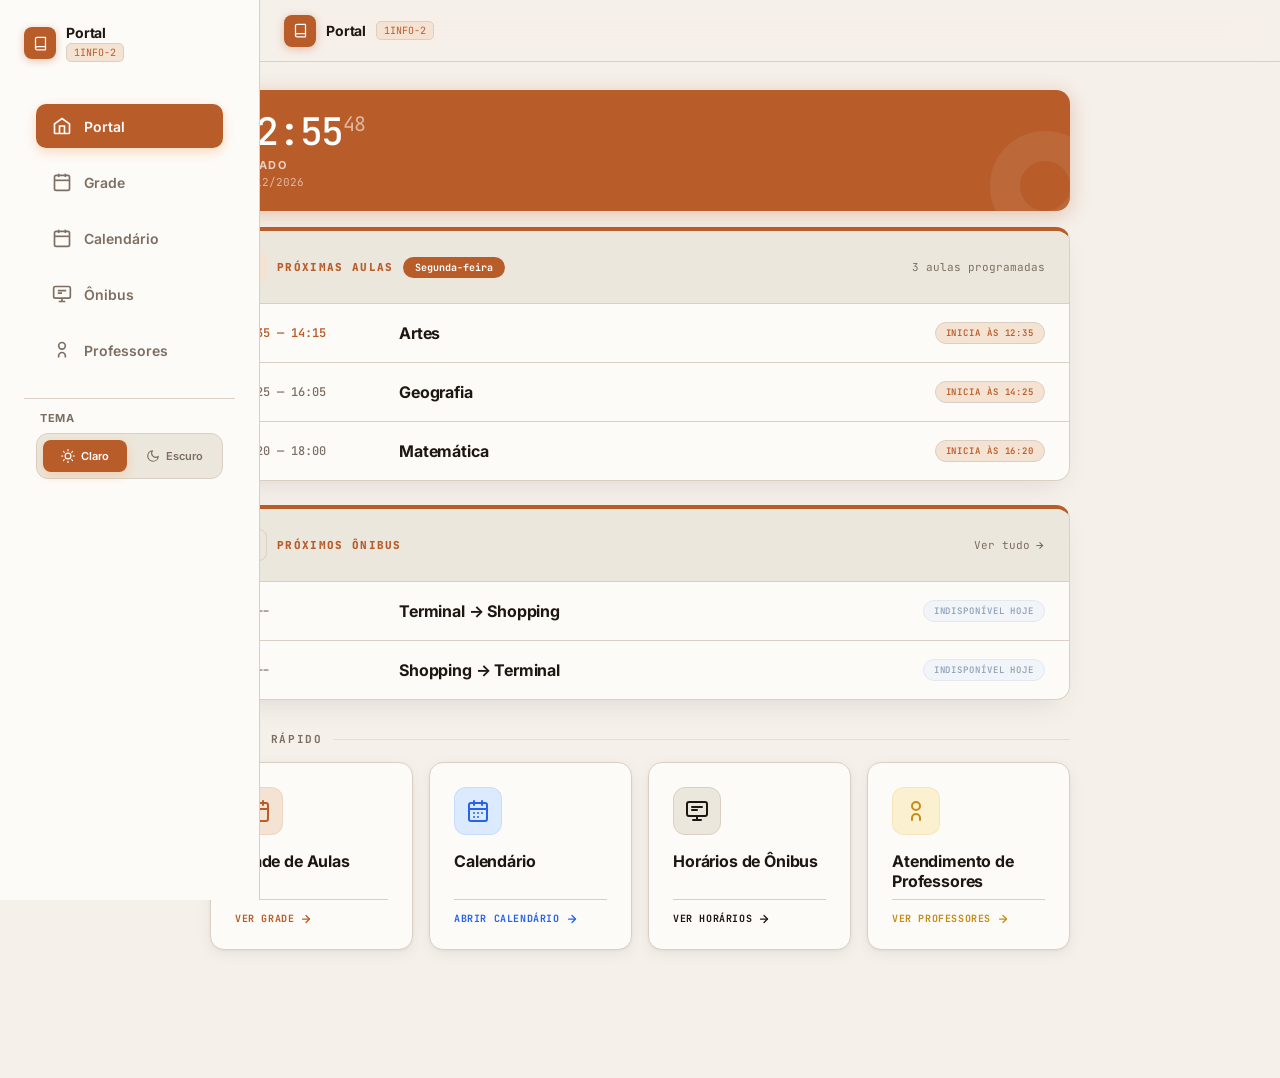
==== commit 7ef617c5: "Add files via upload" ====
--- a/index.html
+++ b/index.html
@@ -71,12 +71,37 @@
     .section-label { font-family: var(--mono); font-size: 11px; font-weight: 700; text-transform: uppercase; letter-spacing: .15em; color: var(--muted); margin: 32px 0 16px; display: flex; align-items: center; gap: 12px; animation: fadeUp .45s .14s cubic-bezier(.22,1,.36,1) both; }
     .section-label::after { content: ''; flex: 1; height: 1px; background: var(--border); opacity: 0.6; }
 
+    /* CARDS GRID */
+    .cards-grid { display: grid; grid-template-columns: repeat(4, 1fr); gap: 16px; animation: fadeUp .45s .18s cubic-bezier(.22,1,.36,1) both; }
+    .feature-card { background: var(--surface); border: 1px solid var(--border); border-radius: var(--radius); box-shadow: var(--sh); text-decoration: none; color: inherit; padding: 24px; display: flex; flex-direction: column; height: 100%; }
+    .card-icon { width: 48px; height: 48px; border-radius: 12px; flex-shrink: 0; background: var(--accent-lt); display: flex; align-items: center; justify-content: center; border: 1px solid rgba(var(--accent-rgb), 0.1); margin-bottom: 16px; }
+    .card-icon svg { width: 24px; height: 24px; fill: none; stroke: var(--accent); stroke-width: 2; stroke-linecap: round; stroke-linejoin: round; }
+    .card-bus      .card-icon { background: var(--surface-2);  border-color: var(--border); }
+    .card-bus      .card-icon svg { stroke: var(--text); }
+    .card-profs    .card-icon { background: var(--amber-lt);  border-color: rgba(198,140,26,0.1); }
+    .card-profs    .card-icon svg { stroke: var(--amber); }
+    .card-calendar .card-icon { background: #DBEAFE; border-color: rgba(37,99,235,0.1); }
+    .card-calendar .card-icon svg { stroke: #2563EB; }
+    .card-body  { flex: 1; display: flex; flex-direction: column; }
+    .card-title { font-size: 16px; font-weight: 700; color: var(--text); margin-bottom: 8px; letter-spacing: -.01em; }
+    .card-desc  { font-size: 12.5px; color: var(--muted); line-height: 1.5; margin-bottom: 16px; }
+    .card-cta   { margin-top: auto; font-family: var(--mono); font-size: 10px; font-weight: 700; color: var(--accent); letter-spacing: .06em; text-transform: uppercase; display: inline-flex; align-items: center; gap: 6px; padding-top: 12px; border-top: 1px solid var(--border); }
+    .card-cta svg { width: 12px; height: 12px; fill: none; stroke: currentColor; stroke-width: 2.5; stroke-linecap: round; stroke-linejoin: round; transition: transform .2s; }
+    .feature-card:hover .card-cta svg { transform: translateX(5px); }
+    .card-bus      .card-cta { color: var(--text); }
+    .card-profs    .card-cta { color: var(--amber); }
+    .card-calendar .card-cta { color: #2563EB; }
+
     /* ANIMATIONS */
     .clock-block    { animation: fadeUp .45s cubic-bezier(.22,1,.36,1) both; }
     .schedule-card  { animation: fadeUp .45s .08s cubic-bezier(.22,1,.36,1) both; }
-
+    @keyframes pulse-ring { 0% { box-shadow: 0 0 0 0 rgba(198,140,26,.4); } 70% { box-shadow: 0 0 0 8px rgba(198,140,26,0); } 100% { box-shadow: 0 0 0 0 rgba(198,140,26,0); } }
+
+    @media (max-width: 860px) { .cards-grid { grid-template-columns: repeat(2,1fr); } }
     @media (max-width: 680px) {
       .clock-time  { font-size: 32px; }
+      .cards-grid  { grid-template-columns: 1fr; gap: 14px; }
+      .feature-card { padding: 20px; }
       .sched-row   { grid-template-columns: 116px 1fr auto; gap: 10px; padding: 13px 16px; }
       .schedule-header { padding: 15px 16px; flex-direction: column; align-items: center; gap: 8px; text-align: center; }
       .schedule-header-left { justify-content: center; }
@@ -156,6 +181,37 @@
       <div id="bus-quick-rows"></div>
     </div>
 
+    <div class="section-label">Acesso Rápido</div>
+    <div class="cards-grid">
+      <a href="aulas.html" class="feature-card">
+        <div class="card-icon"><svg viewBox="0 0 24 24"><rect x="3" y="4" width="18" height="18" rx="2"/><line x1="16" y1="2" x2="16" y2="6"/><line x1="8" y1="2" x2="8" y2="6"/><line x1="3" y1="10" x2="21" y2="10"/></svg></div>
+        <div class="card-body">
+          <div class="card-title">Grade de Aulas</div>
+          <div class="card-cta">Ver grade <svg viewBox="0 0 24 24"><line x1="5" y1="12" x2="19" y2="12"/><polyline points="12 5 19 12 12 19"/></svg></div>
+        </div>
+      </a>
+      <a href="calendario.html" class="feature-card card-calendar">
+        <div class="card-icon"><svg viewBox="0 0 24 24"><rect x="3" y="4" width="18" height="18" rx="2"/><line x1="16" y1="2" x2="16" y2="6"/><line x1="8" y1="2" x2="8" y2="6"/><line x1="3" y1="10" x2="21" y2="10"/><path d="M8 14h.01M12 14h.01M16 14h.01M8 18h.01M12 18h.01"/></svg></div>
+        <div class="card-body">
+          <div class="card-title">Calendário</div>
+          <div class="card-cta">Abrir calendário <svg viewBox="0 0 24 24"><line x1="5" y1="12" x2="19" y2="12"/><polyline points="12 5 19 12 12 19"/></svg></div>
+        </div>
+      </a>
+      <a href="onibus.html" class="feature-card card-bus">
+        <div class="card-icon"><svg viewBox="0 0 24 24"><rect x="2" y="3" width="20" height="14" rx="2"/><path d="M8 21h8M12 17v4"/><path d="M7 8h10M7 11h5"/></svg></div>
+        <div class="card-body">
+          <div class="card-title">Horários de Ônibus</div>
+          <div class="card-cta">Ver horários <svg viewBox="0 0 24 24"><line x1="5" y1="12" x2="19" y2="12"/><polyline points="12 5 19 12 12 19"/></svg></div>
+        </div>
+      </a>
+      <a href="horarios.html" class="feature-card card-profs">
+        <div class="card-icon"><svg viewBox="0 0 24 24"><path d="M16 21v-2a4 4 0 0 0-8 0v2"/><circle cx="12" cy="7" r="4"/></svg></div>
+        <div class="card-body">
+          <div class="card-title">Atendimento de Professores</div>
+          <div class="card-cta">Ver professores <svg viewBox="0 0 24 24"><line x1="5" y1="12" x2="19" y2="12"/><polyline points="12 5 19 12 12 19"/></svg></div>
+        </div>
+      </a>
+    </div>
   </div>
 
   <footer></footer>
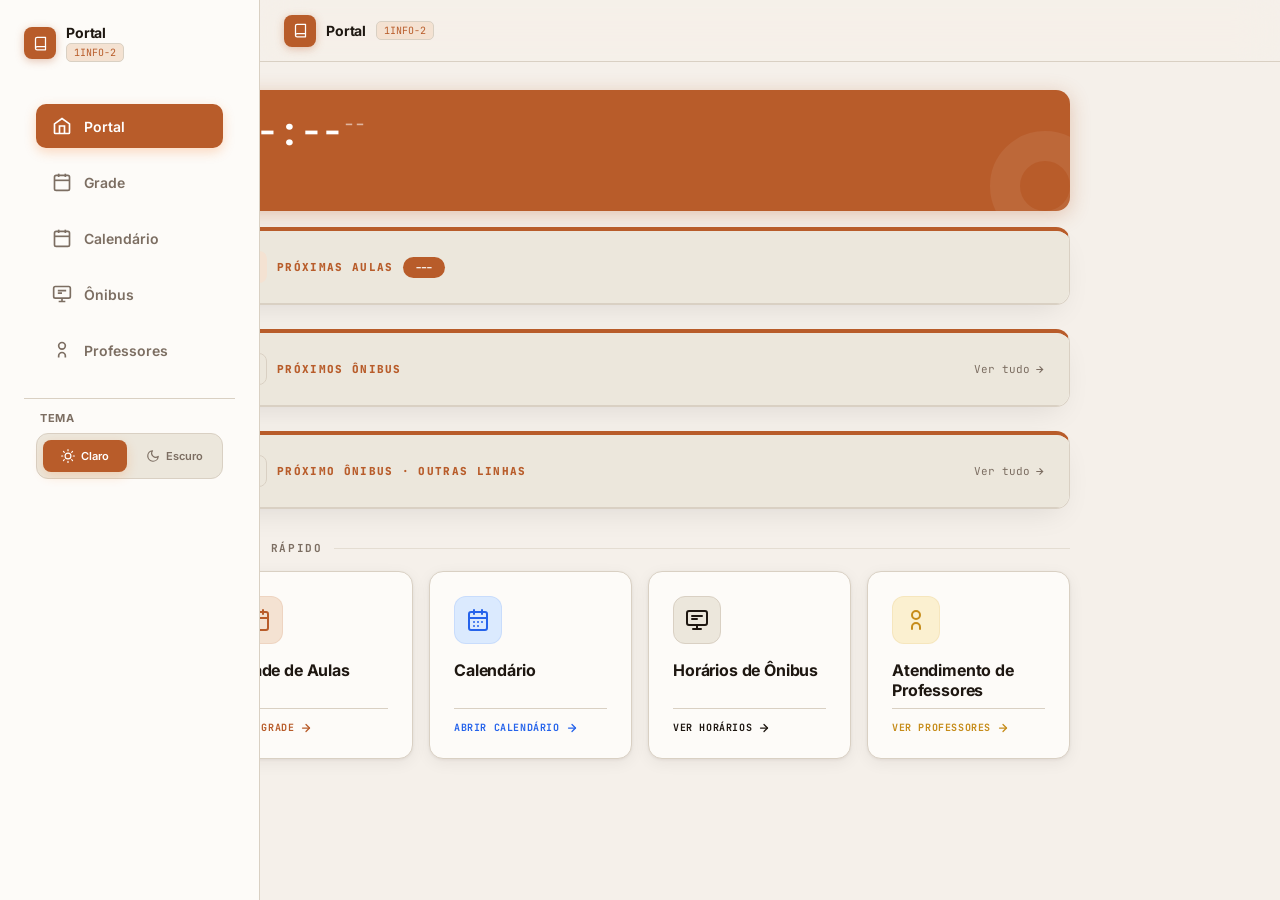
==== commit 1fed5dd3: "Add 'other-bus-quick-card' section to index.html" ====
--- a/index.html
+++ b/index.html
@@ -63,9 +63,11 @@
 
     /* BUS QUICK CARD */
     #bus-quick-card { animation: fadeUp .45s .11s cubic-bezier(.22,1,.36,1) both; }
+    #other-bus-quick-card { animation: fadeUp .45s .13s cubic-bezier(.22,1,.36,1) both; }
     .bus-quick-link { font-family: var(--mono); font-size: 11px; color: var(--muted); text-decoration: none; display: flex; align-items: center; gap: 4px; }
     .bus-quick-link:hover { color: var(--accent); }
     .bus-quick-link svg { width: 11px; height: 11px; fill: none; stroke: currentColor; stroke-width: 2.5; }
+    .sched-name .line-tag { font-family: var(--mono); font-size: 10px; font-weight: 700; color: var(--accent); text-transform: uppercase; letter-spacing: .04em; margin-right: 6px; }
 
     /* SECTION LABEL */
     .section-label { font-family: var(--mono); font-size: 11px; font-weight: 700; text-transform: uppercase; letter-spacing: .15em; color: var(--muted); margin: 32px 0 16px; display: flex; align-items: center; gap: 12px; animation: fadeUp .45s .14s cubic-bezier(.22,1,.36,1) both; }
@@ -181,6 +183,21 @@
       <div id="bus-quick-rows"></div>
     </div>
 
+    <div class="schedule-card" id="other-bus-quick-card">
+      <div class="schedule-header">
+        <div class="schedule-header-left">
+          <div style="width: 32px; height: 32px; background: var(--surface-2); border-radius: 8px; display: flex; align-items: center; justify-content: center; color: var(--text); border: 1px solid var(--border);">
+            <svg viewBox="0 0 24 24" width="18" height="18" fill="none" stroke="currentColor" stroke-width="2.5" stroke-linecap="round" stroke-linejoin="round">
+              <path d="M4 19.5A2.5 2.5 0 0 1 6.5 17H20"/><path d="M6.5 2H20v20H6.5A2.5 2.5 0 0 1 4 19.5v-15A2.5 2.5 0 0 1 6.5 2z"/>
+            </svg>
+          </div>
+          <span class="schedule-eyebrow">Próximo Ônibus · Outras Linhas</span>
+        </div>
+        <a href="onibus.html" class="bus-quick-link">Ver tudo <svg viewBox="0 0 24 24"><line x1="5" y1="12" x2="19" y2="12"/><polyline points="12 5 19 12 12 19"/></svg></a>
+      </div>
+      <div id="other-bus-quick-rows"></div>
+    </div>
+
     <div class="section-label">Acesso Rápido</div>
     <div class="cards-grid">
       <a href="aulas.html" class="feature-card">
@@ -268,119 +285,4 @@
         isFutureDay = false;
       } else {
         // Hoje não tem aula ou já acabaram. Procurar o próximo dia letivo.
-        const next = findNextSchoolDay(n);
-        if (next) {
-          displayDow = next.dow;
-          dayClasses = SCHEDULE[displayDow];
-          isFutureDay = true;
-        } else {
-          displayDow = dow;
-          dayClasses = [];
-          isFutureDay = false;
-        }
-      }
-
-      const badgeText = isFutureDay 
-        ? (displayDow === 1 ? 'Segunda-feira' : DAYS_PT[displayDow])
-        : DAYS_PT[dow];
-
-      document.getElementById('schedule-day-badge').textContent = badgeText;
-
-      const remaining = isFutureDay ? dayClasses.length : dayClasses.filter(c => toMins(c.end) > mins).length;
-      document.getElementById('schedule-count').textContent = remaining + (isFutureDay ? ' aulas programadas' : ' restante(s) hoje');
-
-      let markedNext = false;
-      document.getElementById('today-schedule').innerHTML = dayClasses.map(c => {
-        const startM = toMins(c.start), endM = toMins(c.end);
-        let rowClass = '', pillClass = '', pillText = '', progressHtml = '';
-
-        let dataAttrs = '';
-        if (!isFutureDay && mins >= startM && mins < endM) {
-          rowClass = 'live'; pillClass = 'pill-live';
-          const pct = ((mins - startM) / (endM - startM)) * 100;
-          pillText = `<span class="live-dot"></span>Em aula agora<span class="class-progress-label" id="live-progress-label">${pct.toFixed(0)}%</span>`;
-          progressHtml = `<div class="class-progress-bar" id="live-progress-bar" style="width:${pct.toFixed(1)}%"></div>`;
-          dataAttrs = ` data-start="${startM}" data-end="${endM}"`;
-        } else if (!isFutureDay && mins >= endM) {
-          rowClass = 'done'; pillClass = 'pill-done'; pillText = 'Concluída';
-        } else {
-          rowClass = 'upcoming';
-          if (!markedNext) { rowClass += ' next-up'; markedNext = true; }
-          pillClass = 'pill-next'; pillText = `Inicia às ${c.start}`;
-        }
-
-        return `<div class="sched-row ${rowClass}"${dataAttrs}>${progressHtml}<div class="sched-time">${c.start} — ${c.end}</div><div class="sched-name">${c.label}</div><span class="sched-pill ${pillClass}">${pillText}</span></div>`;
-      }).join('');
-    }
-
-    // Atualiza a porcentagem/barra da aula em andamento a cada segundo,
-    // sem precisar re-renderizar toda a lista (evita "piscar" a tela).
-    function tickLiveProgress() {
-      const liveRow = document.querySelector('.sched-row.live');
-      const bar   = document.getElementById('live-progress-bar');
-      const label = document.getElementById('live-progress-label');
-      if (!liveRow || !bar || !label) return;
-
-      const startM = Number(liveRow.dataset.start);
-      const endM   = Number(liveRow.dataset.end);
-      const n = new Date();
-      const mins = n.getHours() * 60 + n.getMinutes() + n.getSeconds() / 60;
-
-      if (mins >= endM) { renderSchedule(); return; } // aula acabou, força re-render completo
-
-      const pct = Math.min(100, Math.max(0, ((mins - startM) / (endM - startM)) * 100));
-      bar.style.width = pct.toFixed(1) + '%';
-      label.textContent = Math.round(pct) + '%';
-    }
-
-    // ── PRÓXIMOS ÔNIBUS (resumo na home) ──────────────────────────
-    const BUSES = {
-      go:  [{t:'05:34',tag:'JL'},{t:'05:59',tag:'JL'},{t:'06:24',tag:'FC VOLVO'},{t:'06:49',tag:'JL'},{t:'07:14',tag:'JL'},{t:'07:44',tag:'JL'},{t:'08:19',tag:'JL'},{t:'08:39',tag:'JL'},{t:'08:59',tag:null},{t:'09:31',tag:null},{t:'10:03',tag:null},{t:'10:34',tag:null},{t:'11:06',tag:null},{t:'11:38',tag:null},{t:'12:10',tag:null},{t:'12:42',tag:null},{t:'13:14',tag:null},{t:'13:46',tag:null},{t:'14:18',tag:null},{t:'14:50',tag:null},{t:'15:22',tag:null},{t:'15:54',tag:null},{t:'16:27',tag:null},{t:'17:17',tag:null},{t:'17:42',tag:null},{t:'18:07',tag:null},{t:'18:37',tag:null},{t:'19:02',tag:null},{t:'19:37',tag:null},{t:'20:12',tag:null},{t:'20:47',tag:null},{t:'21:22',tag:null},{t:'21:57',tag:null},{t:'22:34',tag:null},{t:'23:14',tag:'FC'}],
-      ret: [{t:'05:34',tag:null},{t:'05:59',tag:null},{t:'06:24',tag:null},{t:'06:49',tag:'FC VOLVO'},{t:'07:14',tag:null},{t:'07:39',tag:null},{t:'08:09',tag:null},{t:'08:44',tag:null},{t:'09:04',tag:null},{t:'09:24',tag:null},{t:'09:56',tag:null},{t:'10:28',tag:null},{t:'10:57',tag:null},{t:'11:29',tag:null},{t:'12:01',tag:null},{t:'12:33',tag:null},{t:'13:05',tag:null},{t:'13:37',tag:null},{t:'14:09',tag:null},{t:'14:41',tag:null},{t:'15:13',tag:null},{t:'15:33',tag:null},{t:'16:03',tag:null},{t:'16:28',tag:null},{t:'16:52',tag:null},{t:'17:42',tag:null},{t:'18:12',tag:null},{t:'18:47',tag:null},{t:'19:27',tag:null},{t:'20:02',tag:null},{t:'20:37',tag:null},{t:'21:12',tag:null},{t:'21:47',tag:null},{t:'22:22',tag:null},{t:'22:54',tag:null},{t:'23:34',tag:'FC'}],
-    };
-    for (const dir in BUSES) BUSES[dir].forEach(b => b.m = toMins(b.t));
-    const BUS_LABELS = { go: 'Terminal → Shopping', ret: 'Shopping → Terminal' };
-
-    function fmtBusCountdown(mins) {
-      if (mins < 1) return 'agora';
-      if (mins < 60) return `em ${mins} min`;
-      const h = Math.floor(mins / 60), m = mins % 60;
-      return m === 0 ? `em ${h}h` : `em ${h}h ${m}min`;
-    }
-
-    function renderBusQuick() {
-      const n = new Date();
-      const nowMins = n.getHours() * 60 + n.getMinutes();
-      const dow = n.getDay();
-      const isWeekend = (dow === 0 || dow === 6);
-
-      const rowsHtml = ['go', 'ret'].map(dir => {
-        const next = isWeekend ? null : (BUSES[dir].find(b => b.m >= nowMins) || null);
-        let pillClass, pillText, timeText;
-
-        if (!next) {
-          pillClass = 'pill-done';
-          pillText  = isWeekend ? 'Indisponível hoje' : 'Encerrado';
-          timeText  = isWeekend ? '--:--' : (BUSES[dir][0] ? BUSES[dir][0].t + ' (amanhã)' : '--:--');
-        } else {
-          pillClass = 'pill-next';
-          pillText  = fmtBusCountdown(next.m - nowMins);
-          timeText  = next.t;
-        }
-
-        return `<div class="sched-row"><div class="sched-time">${timeText}</div><div class="sched-name">${BUS_LABELS[dir]}</div><span class="sched-pill ${pillClass}">${pillText}</span></div>`;
-      }).join('');
-
-      document.getElementById('bus-quick-rows').innerHTML = rowsHtml;
-    }
-
-    tickClock();
-    renderSchedule();
-    renderBusQuick();
-    setInterval(tickClock, 1000);
-    setInterval(tickLiveProgress, 1000);
-    setInterval(() => { renderSchedule(); }, 15000);
-    setInterval(renderBusQuick, 30000);
-  </script>
-</body>
-</html>
+   
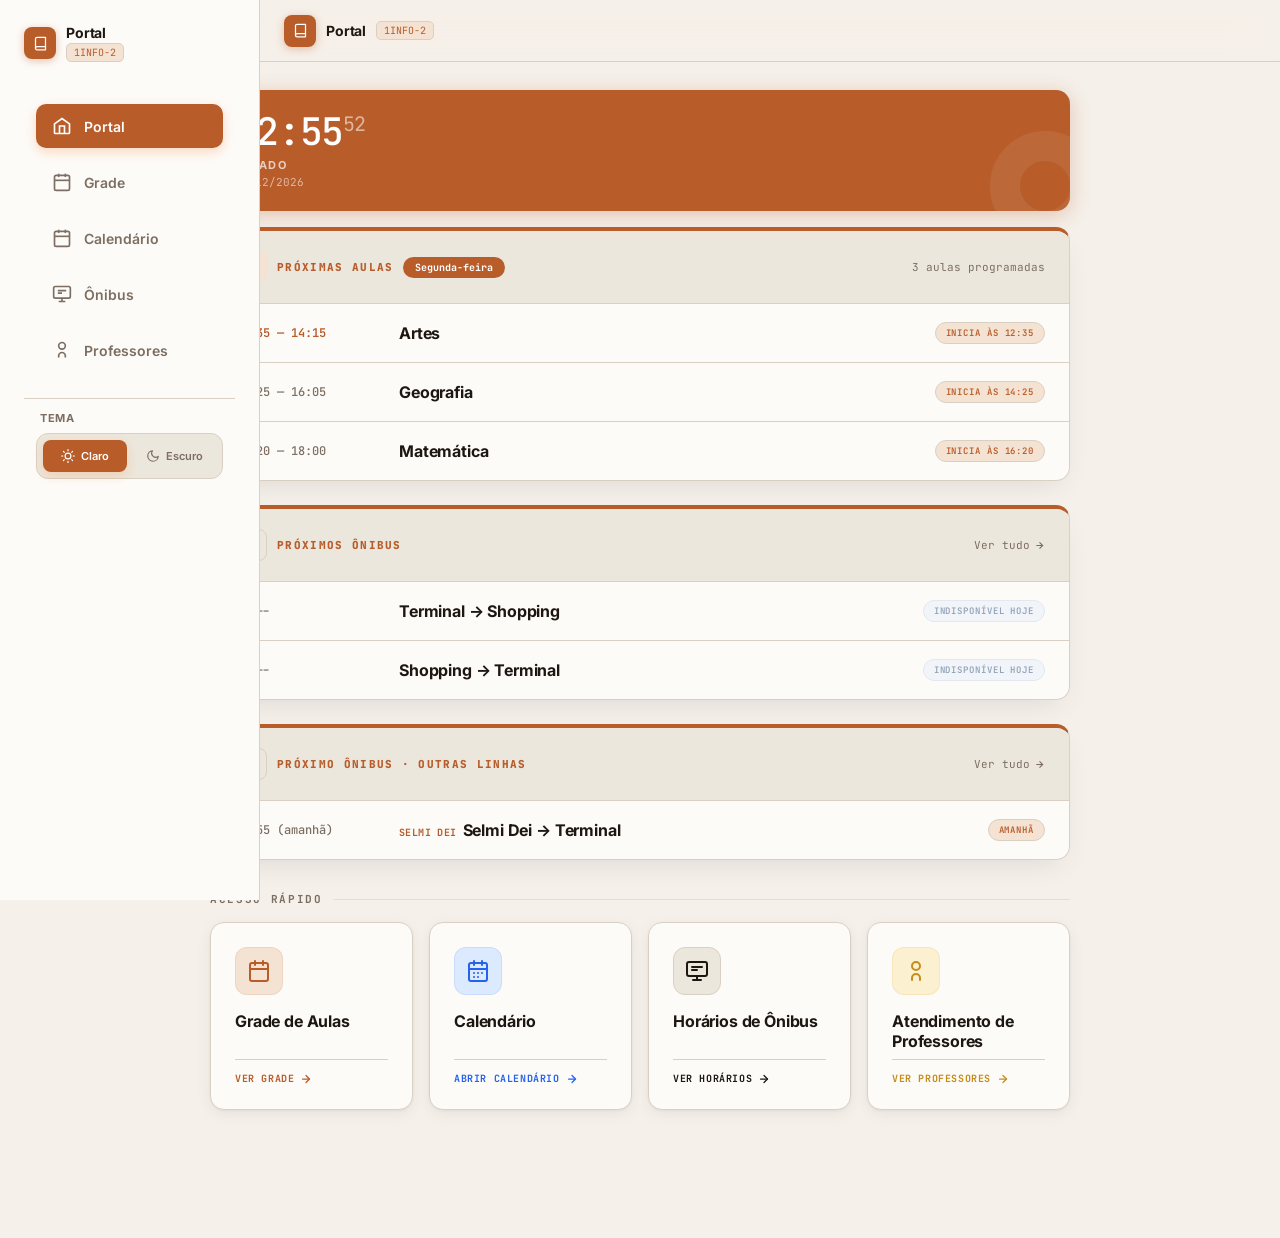
==== commit 2e6d76cb: "Add files via upload" ====
--- a/index.html
+++ b/index.html
@@ -285,4 +285,268 @@
         isFutureDay = false;
       } else {
         // Hoje não tem aula ou já acabaram. Procurar o próximo dia letivo.
-   
+        const next = findNextSchoolDay(n);
+        if (next) {
+          displayDow = next.dow;
+          dayClasses = SCHEDULE[displayDow];
+          isFutureDay = true;
+        } else {
+          displayDow = dow;
+          dayClasses = [];
+          isFutureDay = false;
+        }
+      }
+
+      const badgeText = isFutureDay 
+        ? (displayDow === 1 ? 'Segunda-feira' : DAYS_PT[displayDow])
+        : DAYS_PT[dow];
+
+      document.getElementById('schedule-day-badge').textContent = badgeText;
+
+      const remaining = isFutureDay ? dayClasses.length : dayClasses.filter(c => toMins(c.end) > mins).length;
+      document.getElementById('schedule-count').textContent = remaining + (isFutureDay ? ' aulas programadas' : ' restante(s) hoje');
+
+      let markedNext = false;
+      document.getElementById('today-schedule').innerHTML = dayClasses.map(c => {
+        const startM = toMins(c.start), endM = toMins(c.end);
+        let rowClass = '', pillClass = '', pillText = '', progressHtml = '';
+
+        let dataAttrs = '';
+        if (!isFutureDay && mins >= startM && mins < endM) {
+          rowClass = 'live'; pillClass = 'pill-live';
+          const pct = ((mins - startM) / (endM - startM)) * 100;
+          pillText = `<span class="live-dot"></span>Em aula agora<span class="class-progress-label" id="live-progress-label">${pct.toFixed(0)}%</span>`;
+          progressHtml = `<div class="class-progress-bar" id="live-progress-bar" style="width:${pct.toFixed(1)}%"></div>`;
+          dataAttrs = ` data-start="${startM}" data-end="${endM}"`;
+        } else if (!isFutureDay && mins >= endM) {
+          rowClass = 'done'; pillClass = 'pill-done'; pillText = 'Concluída';
+        } else {
+          rowClass = 'upcoming';
+          if (!markedNext) { rowClass += ' next-up'; markedNext = true; }
+          pillClass = 'pill-next'; pillText = `Inicia às ${c.start}`;
+        }
+
+        return `<div class="sched-row ${rowClass}"${dataAttrs}>${progressHtml}<div class="sched-time">${c.start} — ${c.end}</div><div class="sched-name">${c.label}</div><span class="sched-pill ${pillClass}">${pillText}</span></div>`;
+      }).join('');
+    }
+
+    // Atualiza a porcentagem/barra da aula em andamento a cada segundo,
+    // sem precisar re-renderizar toda a lista (evita "piscar" a tela).
+    function tickLiveProgress() {
+      const liveRow = document.querySelector('.sched-row.live');
+      const bar   = document.getElementById('live-progress-bar');
+      const label = document.getElementById('live-progress-label');
+      if (!liveRow || !bar || !label) return;
+
+      const startM = Number(liveRow.dataset.start);
+      const endM   = Number(liveRow.dataset.end);
+      const n = new Date();
+      const mins = n.getHours() * 60 + n.getMinutes() + n.getSeconds() / 60;
+
+      if (mins >= endM) { renderSchedule(); return; } // aula acabou, força re-render completo
+
+      const pct = Math.min(100, Math.max(0, ((mins - startM) / (endM - startM)) * 100));
+      bar.style.width = pct.toFixed(1) + '%';
+      label.textContent = Math.round(pct) + '%';
+    }
+
+    // ── PRÓXIMOS ÔNIBUS (resumo na home) ──────────────────────────
+    const BUSES = {
+      go:  [{t:'05:34',tag:'JL'},{t:'05:59',tag:'JL'},{t:'06:24',tag:'FC VOLVO'},{t:'06:49',tag:'JL'},{t:'07:14',tag:'JL'},{t:'07:44',tag:'JL'},{t:'08:19',tag:'JL'},{t:'08:39',tag:'JL'},{t:'08:59',tag:null},{t:'09:31',tag:null},{t:'10:03',tag:null},{t:'10:34',tag:null},{t:'11:06',tag:null},{t:'11:38',tag:null},{t:'12:10',tag:null},{t:'12:42',tag:null},{t:'13:14',tag:null},{t:'13:46',tag:null},{t:'14:18',tag:null},{t:'14:50',tag:null},{t:'15:22',tag:null},{t:'15:54',tag:null},{t:'16:27',tag:null},{t:'17:17',tag:null},{t:'17:42',tag:null},{t:'18:07',tag:null},{t:'18:37',tag:null},{t:'19:02',tag:null},{t:'19:37',tag:null},{t:'20:12',tag:null},{t:'20:47',tag:null},{t:'21:22',tag:null},{t:'21:57',tag:null},{t:'22:34',tag:null},{t:'23:14',tag:'FC'}],
+      ret: [{t:'05:34',tag:null},{t:'05:59',tag:null},{t:'06:24',tag:null},{t:'06:49',tag:'FC VOLVO'},{t:'07:14',tag:null},{t:'07:39',tag:null},{t:'08:09',tag:null},{t:'08:44',tag:null},{t:'09:04',tag:null},{t:'09:24',tag:null},{t:'09:56',tag:null},{t:'10:28',tag:null},{t:'10:57',tag:null},{t:'11:29',tag:null},{t:'12:01',tag:null},{t:'12:33',tag:null},{t:'13:05',tag:null},{t:'13:37',tag:null},{t:'14:09',tag:null},{t:'14:41',tag:null},{t:'15:13',tag:null},{t:'15:33',tag:null},{t:'16:03',tag:null},{t:'16:28',tag:null},{t:'16:52',tag:null},{t:'17:42',tag:null},{t:'18:12',tag:null},{t:'18:47',tag:null},{t:'19:27',tag:null},{t:'20:02',tag:null},{t:'20:37',tag:null},{t:'21:12',tag:null},{t:'21:47',tag:null},{t:'22:22',tag:null},{t:'22:54',tag:null},{t:'23:34',tag:'FC'}],
+    };
+    for (const dir in BUSES) BUSES[dir].forEach(b => b.m = toMins(b.t));
+    const BUS_LABELS = { go: 'Terminal → Shopping', ret: 'Shopping → Terminal' };
+
+    function fmtBusCountdown(mins) {
+      if (mins < 1) return 'agora';
+      if (mins < 60) return `em ${mins} min`;
+      const h = Math.floor(mins / 60), m = mins % 60;
+      return m === 0 ? `em ${h}h` : `em ${h}h ${m}min`;
+    }
+
+    function renderBusQuick() {
+      const n = new Date();
+      const nowMins = n.getHours() * 60 + n.getMinutes();
+      const dow = n.getDay();
+      const isWeekend = (dow === 0 || dow === 6);
+
+      const rowsHtml = ['go', 'ret'].map(dir => {
+        const next = isWeekend ? null : (BUSES[dir].find(b => b.m >= nowMins) || null);
+        let pillClass, pillText, timeText;
+
+        if (!next) {
+          pillClass = 'pill-done';
+          pillText  = isWeekend ? 'Indisponível hoje' : 'Encerrado';
+          timeText  = isWeekend ? '--:--' : (BUSES[dir][0] ? BUSES[dir][0].t + ' (amanhã)' : '--:--');
+        } else {
+          pillClass = 'pill-next';
+          pillText  = fmtBusCountdown(next.m - nowMins);
+          timeText  = next.t;
+        }
+
+        return `<div class="sched-row"><div class="sched-time">${timeText}</div><div class="sched-name">${BUS_LABELS[dir]}</div><span class="sched-pill ${pillClass}">${pillText}</span></div>`;
+      }).join('');
+
+      document.getElementById('bus-quick-rows').innerHTML = rowsHtml;
+    }
+
+    // ── PRÓXIMO ÔNIBUS · OUTRAS LINHAS (Selmi Dei / Imperador / Valle Verde) ──
+    // Mesma fonte de dados usada em onibus.html. Os horários variam por
+    // tipo de dia (dias úteis / sábado / domingo e feriado), então o tipo
+    // de dia é sempre recalculado a partir da data atual antes de comparar.
+    function parseLineTimes(str) {
+      const tokens = str.trim().split(/\s+/);
+      const out = [];
+      for (const tok of tokens) {
+        if (/^\d{2}:\d{2}$/.test(tok)) {
+          out.push({ t: tok, tags: [] });
+        } else if (out.length) {
+          out[out.length - 1].tags.push(tok);
+        }
+      }
+      out.forEach(b => { b.m = toMins(b.t); b.tag = b.tags.length ? b.tags.join(' ') : null; });
+      return out;
+    }
+
+    const OTHER_LINES = {
+      selmidei: {
+        name: 'Selmi Dei',
+        labels: { go: 'Selmi Dei → Terminal', ret: 'Terminal → Selmi Dei' },
+        schedules: {
+          weekday: {
+            go: parseLineTimes("04:55 05:30 05:40 05:50 06:00 06:10 06:20 06:30 BV 06:40 06:50 07:00 07:10 07:20 07:30 BV 07:40 07:50 08:00 08:10 08:25 08:45 09:05 09:25 09:45 10:05 10:25 10:45 11:05 11:25 11:45 12:05 12:25 12:45 13:05 13:25 13:45 14:05 14:25 14:45 15:05 15:25 15:46 16:08 16:30 16:52 17:14 17:36 17:55 18:13 18:24 18:35 18:46 18:57 19:37 20:17 20:57 21:37 22:17 22:57"),
+            ret: parseLineTimes("05:15 05:37 06:10 06:30 06:50 07:10 07:35 08:00 08:25 08:45 09:05 09:25 09:45 10:05 10:25 10:45 11:05 11:25 11:45 12:05 12:25 12:45 13:05 13:25 13:45 14:05 14:25 14:45 15:05 15:25 15:45 15:56 16:07 16:18 16:29 16:40 16:50 17:00 17:10 17:20 17:30 17:40 17:50 18:00 18:10 BV 18:20 18:30 BV IB 18:55 IB 19:20 IB 19:45 IB 20:15 IB 20:55 IB 21:35 IB 22:15 IB 23:10 BV IB")
+          },
+          saturday: {
+            go: parseLineTimes("04:55 05:15 05:40 IB 05:55 06:15 06:40 06:55 07:15 07:40 07:55 08:15 08:40 08:55 09:15 09:40 09:55 10:15 10:40 10:55 11:15 11:40 11:55 12:15 12:40 12:55 13:15 13:40 13:55 14:15 14:40 14:55 15:15 15:40 15:55 16:15 16:40 17:05 17:35 18:10 18:45 19:30 20:05 20:50 21:45 22:40 VV"),
+            ret: parseLineTimes("05:35 05:55 IB 06:15 06:35 06:55 IB 07:15 07:35 07:55 IB 08:15 08:35 08:55 IB 09:15 09:35 09:55 IB 10:15 10:35 10:55 IB 11:15 11:35 11:55 IB 12:15 12:35 12:55 IB 13:15 13:35 13:55 IB 14:15 14:35 14:55 IB 15:15 15:35 15:55 IB 16:15 16:45 17:25 IB 18:05 18:45 IB 19:25 20:05 IB 21:05 22:00 IB")
+          },
+          sunday: {
+            go: parseLineTimes("04:55 05:35 IB 06:20 07:20 08:20 09:20 10:20 11:20 12:20 13:20 14:20 15:20 16:20 17:20 19:15 20:55 22:35"),
+            ret: parseLineTimes("05:35 IB 06:35 IB 07:35 IB 08:35 IB 09:35 IB 10:35 IB 11:35 IB 12:35 IB 13:35 IB 14:35 IB 15:35 IB 16:55 IB 18:35 IB 20:15 IB 22:00 IB")
+          }
+        }
+      },
+      imperador: {
+        name: 'Imperador',
+        labels: { go: 'Imperador → Terminal', ret: 'Terminal → Imperador' },
+        schedules: {
+          weekday: {
+            go: parseLineTimes("06:00 07:50 09:40 11:30 13:20 15:10 17:00 18:50 23:15 IND"),
+            ret: parseLineTimes("05:30 07:20 09:10 11:00 12:55 14:40 16:30 18:20 22:50 IND")
+          },
+          saturday: {
+            go: parseLineTimes("06:00 07:50 09:40 11:30 13:20 15:10 17:00 18:50"),
+            ret: parseLineTimes("05:30 07:20 09:10 11:00 12:50 14:40 16:30 18:20")
+          },
+          sunday: {
+            go: parseLineTimes("06:00 07:50 11:30 13:20 17:00 18:50"),
+            ret: parseLineTimes("05:30 07:20 11:00 12:50 16:30 18:20")
+          }
+        }
+      },
+      valleverde: {
+        name: 'Valle Verde',
+        labels: { go: 'Valle Verde → Terminal', ret: 'Terminal → Valle Verde' },
+        schedules: {
+          weekday: {
+            go: parseLineTimes("05:00 05:20 VH 05:35 05:45 05:55 06:05 06:15 06:25 06:35 06:45 06:55 07:05 07:15 07:25 07:35 07:45 07:55 08:05 08:15 08:35 08:55 09:15 09:35 09:55 10:15 10:35 10:55 11:15 11:35 11:55 12:15 12:35 12:55 13:15 13:35 14:15 14:35 14:56 15:18 15:40 BV 16:02 BV 16:24 16:46 TP 17:08 BV 17:30 BV 17:50 18:10 18:20 18:30 18:40 18:50 19:20 20:00 20:40 21:20 22:00 22:40"),
+            ret: parseLineTimes("05:40 05:56 06:21 TP 06:41 BV 07:01 07:25 TP 07:50 08:15 08:35 08:55 09:15 09:35 09:55 10:15 10:35 10:55 11:15 11:35 11:55 12:15 12:35 12:55 13:15 13:35 13:55 14:15 14:35 14:55 15:15 15:35 15:50 16:01 16:12 16:23 16:34 16:45 16:55 17:05 17:15 17:25 17:35 17:45 17:55 18:05 18:15 18:25 18:40 19:05 19:30 20:00 20:35 21:15 21:55 23:05")
+          },
+          saturday: {
+            go: parseLineTimes("05:00 05:25 05:45 06:05 06:25 06:45 07:05 07:25 07:45 08:05 08:25 08:45 09:05 09:25 09:45 10:05 10:25 10:45 11:05 11:25 11:45 12:05 12:25 12:45 13:05 13:25 13:45 14:05 14:25 14:45 15:05 15:25 15:45 16:05 16:25 16:45 TP 17:15 BV 17:45 BV 18:25 TP 19:05 19:45 20:25 21:15"),
+            ret: parseLineTimes("05:40 06:05 06:25 TP 06:45 BV 07:05 BV 07:25 TP 07:45 08:05 08:25 08:45 09:05 09:25 09:45 10:05 10:25 10:45 11:05 11:25 11:45 12:05 12:25 12:45 13:05 13:25 13:45 14:05 14:25 14:45 15:05 15:25 15:45 16:05 16:25 17:05 17:45 18:25 19:05 19:45 20:35 21:35")
+          },
+          sunday: {
+            go: parseLineTimes("05:00 05:55 06:45 07:30 08:30 09:30 10:30 11:50 12:50 13:50 14:50 15:50 17:10 18:50 20:30"),
+            ret: parseLineTimes("05:40 06:40 07:50 08:50 09:50 11:10 12:10 13:10 14:10 15:10 16:30 18:10 19:50 21:35")
+          }
+        }
+      }
+    };
+
+    // Tipo de dia (dias úteis / sábado / domingo e feriado) a partir de uma data.
+    // Obs.: feriados não são detectados automaticamente (não há calendário de
+    // feriados embutido), então feriados usam o horário de "dias úteis" aqui,
+    // assim como acontece na aba Ônibus quando nenhum dia é escolhido manualmente.
+    function getLineDaytype(date) {
+      const dow = date.getDay();
+      if (dow === 0) return 'sunday';
+      if (dow === 6) return 'saturday';
+      return 'weekday';
+    }
+
+    // Procura, dentre as 3 linhas (ida e volta), o próximo horário a partir de nowMins,
+    // dentro do tipo de dia informado. Retorna null se não houver mais nenhum hoje.
+    function findNextAcrossOtherLines(nowMins, daytype) {
+      let best = null;
+      for (const id in OTHER_LINES) {
+        const line = OTHER_LINES[id];
+        const sched = line.schedules[daytype];
+        for (const dir of ['go', 'ret']) {
+          const next = sched[dir].find(b => b.m >= nowMins);
+          if (next && (!best || next.m < best.m)) {
+            best = { lineName: line.name, label: line.labels[dir], t: next.t, m: next.m };
+          }
+        }
+      }
+      return best;
+    }
+
+    // Primeiro horário do dia (ida ou volta, entre as 3 linhas) para um tipo de dia,
+    // usado como fallback quando já passou o último ônibus de hoje.
+    function findEarliestForOtherLines(daytype) {
+      let best = null;
+      for (const id in OTHER_LINES) {
+        const line = OTHER_LINES[id];
+        const sched = line.schedules[daytype];
+        for (const dir of ['go', 'ret']) {
+          const first = sched[dir][0];
+          if (first && (!best || first.m < best.m)) {
+            best = { lineName: line.name, label: line.labels[dir], t: first.t, m: first.m };
+          }
+        }
+      }
+      return best;
+    }
+
+    function renderOtherBusQuick() {
+      const n = new Date();
+      const nowMins = n.getHours() * 60 + n.getMinutes();
+      const daytype = getLineDaytype(n);
+
+      let next = findNextAcrossOtherLines(nowMins, daytype);
+      let isTomorrow = false;
+
+      if (!next) {
+        const tomorrow = new Date(n.getTime() + 24 * 60 * 60 * 1000);
+        const tomorrowDaytype = getLineDaytype(tomorrow);
+        next = findEarliestForOtherLines(tomorrowDaytype);
+        isTomorrow = true;
+      }
+
+      let rowHtml;
+      if (next) {
+        const timeText = isTomorrow ? `${next.t} (amanhã)` : next.t;
+        const pillText = isTomorrow ? 'amanhã' : fmtBusCountdown(next.m - nowMins);
+        rowHtml = `<div class="sched-row"><div class="sched-time">${timeText}</div><div class="sched-name"><span class="line-tag">${next.lineName}</span>${next.label}</div><span class="sched-pill pill-next">${pillText}</span></div>`;
+      } else {
+        rowHtml = `<div class="sched-row"><div class="sched-time">--:--</div><div class="sched-name">Sem horários</div><span class="sched-pill pill-done">Indisponível</span></div>`;
+      }
+
+      document.getElementById('other-bus-quick-rows').innerHTML = rowHtml;
+    }
+
+    tickClock();
+    renderSchedule();
+    renderBusQuick();
+    renderOtherBusQuick();
+    setInterval(tickClock, 1000);
+    setInterval(tickLiveProgress, 1000);
+    setInterval(() => { renderSchedule(); }, 15000);
+    setInterval(renderBusQuick, 30000);
+    setInterval(renderOtherBusQuick, 30000);
+  </script>
+</body>
+</html>
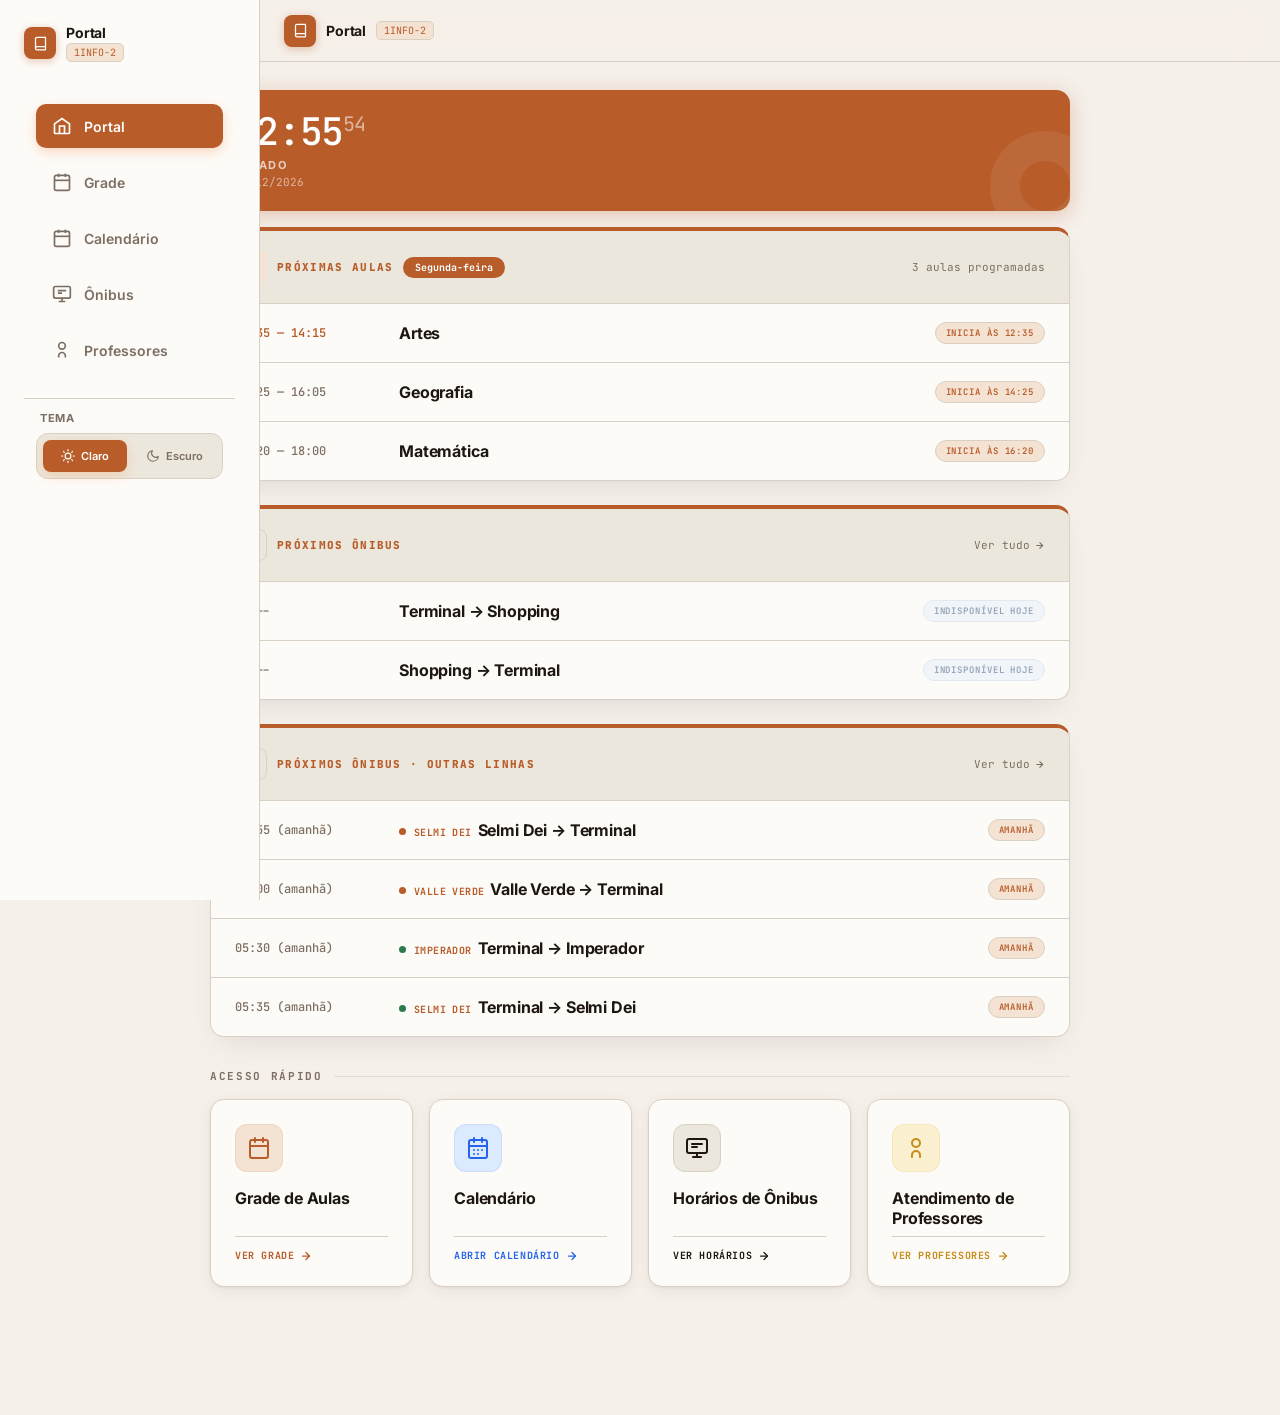
==== commit 8d5b7d32: "Add files via upload" ====
--- a/index.html
+++ b/index.html
@@ -68,6 +68,9 @@
     .bus-quick-link:hover { color: var(--accent); }
     .bus-quick-link svg { width: 11px; height: 11px; fill: none; stroke: currentColor; stroke-width: 2.5; }
     .sched-name .line-tag { font-family: var(--mono); font-size: 10px; font-weight: 700; color: var(--accent); text-transform: uppercase; letter-spacing: .04em; margin-right: 6px; }
+    .sched-name .dir-dot { width: 7px; height: 7px; border-radius: 50%; display: inline-block; margin-right: 8px; vertical-align: middle; }
+    .sched-name .dir-dot.go  { background: var(--accent); }
+    .sched-name .dir-dot.ret { background: var(--green); }
 
     /* SECTION LABEL */
     .section-label { font-family: var(--mono); font-size: 11px; font-weight: 700; text-transform: uppercase; letter-spacing: .15em; color: var(--muted); margin: 32px 0 16px; display: flex; align-items: center; gap: 12px; animation: fadeUp .45s .14s cubic-bezier(.22,1,.36,1) both; }
@@ -191,7 +194,7 @@
               <path d="M4 19.5A2.5 2.5 0 0 1 6.5 17H20"/><path d="M6.5 2H20v20H6.5A2.5 2.5 0 0 1 4 19.5v-15A2.5 2.5 0 0 1 6.5 2z"/>
             </svg>
           </div>
-          <span class="schedule-eyebrow">Próximo Ônibus · Outras Linhas</span>
+          <span class="schedule-eyebrow">Próximos Ônibus · Outras Linhas</span>
         </div>
         <a href="onibus.html" class="bus-quick-link">Ver tudo <svg viewBox="0 0 24 24"><line x1="5" y1="12" x2="19" y2="12"/><polyline points="12 5 19 12 12 19"/></svg></a>
       </div>
@@ -477,65 +480,63 @@
       return 'weekday';
     }
 
-    // Procura, dentre as 3 linhas (ida e volta), o próximo horário a partir de nowMins,
-    // dentro do tipo de dia informado. Retorna null se não houver mais nenhum hoje.
-    function findNextAcrossOtherLines(nowMins, daytype) {
-      let best = null;
+    // Junta os horários de uma direção (go = bairro → terminal, ret = terminal
+    // → bairro) das 3 linhas em uma única lista, ordenada por horário.
+    function mergeOtherLinesByDir(daytype, dir) {
+      const merged = [];
       for (const id in OTHER_LINES) {
         const line = OTHER_LINES[id];
-        const sched = line.schedules[daytype];
-        for (const dir of ['go', 'ret']) {
-          const next = sched[dir].find(b => b.m >= nowMins);
-          if (next && (!best || next.m < best.m)) {
-            best = { lineName: line.name, label: line.labels[dir], t: next.t, m: next.m };
-          }
-        }
-      }
-      return best;
-    }
-
-    // Primeiro horário do dia (ida ou volta, entre as 3 linhas) para um tipo de dia,
-    // usado como fallback quando já passou o último ônibus de hoje.
-    function findEarliestForOtherLines(daytype) {
-      let best = null;
-      for (const id in OTHER_LINES) {
-        const line = OTHER_LINES[id];
-        const sched = line.schedules[daytype];
-        for (const dir of ['go', 'ret']) {
-          const first = sched[dir][0];
-          if (first && (!best || first.m < best.m)) {
-            best = { lineName: line.name, label: line.labels[dir], t: first.t, m: first.m };
-          }
-        }
-      }
-      return best;
+        for (const b of line.schedules[daytype][dir]) {
+          merged.push({ lineName: line.name, label: line.labels[dir], t: b.t, m: b.m });
+        }
+      }
+      merged.sort((a, b) => a.m - b.m);
+      return merged;
+    }
+
+    // Retorna as próximas `count` partidas de uma direção, a partir de agora.
+    // Se não sobrarem `count` horários hoje, completa com os primeiros horários
+    // de amanhã (recalculando o tipo de dia de amanhã corretamente).
+    function getNextDepartures(dir, count) {
+      const now = new Date();
+      const nowMins = now.getHours() * 60 + now.getMinutes();
+      const daytype = getLineDaytype(now);
+
+      const todayList = mergeOtherLinesByDir(daytype, dir).filter(b => b.m >= nowMins);
+      let results = todayList.slice(0, count).map(b => ({ ...b, isTomorrow: false }));
+
+      if (results.length < count) {
+        const tomorrow = new Date(now.getTime() + 24 * 60 * 60 * 1000);
+        const tomorrowDaytype = getLineDaytype(tomorrow);
+        const tomorrowList = mergeOtherLinesByDir(tomorrowDaytype, dir);
+        const need = count - results.length;
+        results = results.concat(tomorrowList.slice(0, need).map(b => ({ ...b, isTomorrow: true })));
+      }
+      return results;
     }
 
     function renderOtherBusQuick() {
-      const n = new Date();
-      const nowMins = n.getHours() * 60 + n.getMinutes();
-      const daytype = getLineDaytype(n);
-
-      let next = findNextAcrossOtherLines(nowMins, daytype);
-      let isTomorrow = false;
-
-      if (!next) {
-        const tomorrow = new Date(n.getTime() + 24 * 60 * 60 * 1000);
-        const tomorrowDaytype = getLineDaytype(tomorrow);
-        next = findEarliestForOtherLines(tomorrowDaytype);
-        isTomorrow = true;
-      }
-
-      let rowHtml;
-      if (next) {
-        const timeText = isTomorrow ? `${next.t} (amanhã)` : next.t;
-        const pillText = isTomorrow ? 'amanhã' : fmtBusCountdown(next.m - nowMins);
-        rowHtml = `<div class="sched-row"><div class="sched-time">${timeText}</div><div class="sched-name"><span class="line-tag">${next.lineName}</span>${next.label}</div><span class="sched-pill pill-next">${pillText}</span></div>`;
-      } else {
-        rowHtml = `<div class="sched-row"><div class="sched-time">--:--</div><div class="sched-name">Sem horários</div><span class="sched-pill pill-done">Indisponível</span></div>`;
-      }
-
-      document.getElementById('other-bus-quick-rows').innerHTML = rowHtml;
+      const now = new Date();
+      const nowMins = now.getHours() * 60 + now.getMinutes();
+
+      const nextGo  = getNextDepartures('go', 2);
+      const nextRet = getNextDepartures('ret', 2);
+
+      function rowHtml(dep, dir) {
+        if (!dep) {
+          return `<div class="sched-row"><div class="sched-time">--:--</div><div class="sched-name"><span class="dir-dot ${dir}"></span>Sem horários</div><span class="sched-pill pill-done">Indisponível</span></div>`;
+        }
+        const timeText = dep.isTomorrow ? `${dep.t} (amanhã)` : dep.t;
+        const pillText  = dep.isTomorrow ? 'amanhã' : fmtBusCountdown(dep.m - nowMins);
+        return `<div class="sched-row"><div class="sched-time">${timeText}</div><div class="sched-name"><span class="dir-dot ${dir}"></span><span class="line-tag">${dep.lineName}</span>${dep.label}</div><span class="sched-pill pill-next">${pillText}</span></div>`;
+      }
+
+      const rows = [
+        rowHtml(nextGo[0], 'go'),  rowHtml(nextGo[1], 'go'),
+        rowHtml(nextRet[0], 'ret'), rowHtml(nextRet[1], 'ret')
+      ];
+
+      document.getElementById('other-bus-quick-rows').innerHTML = rows.join('');
     }
 
     tickClock();
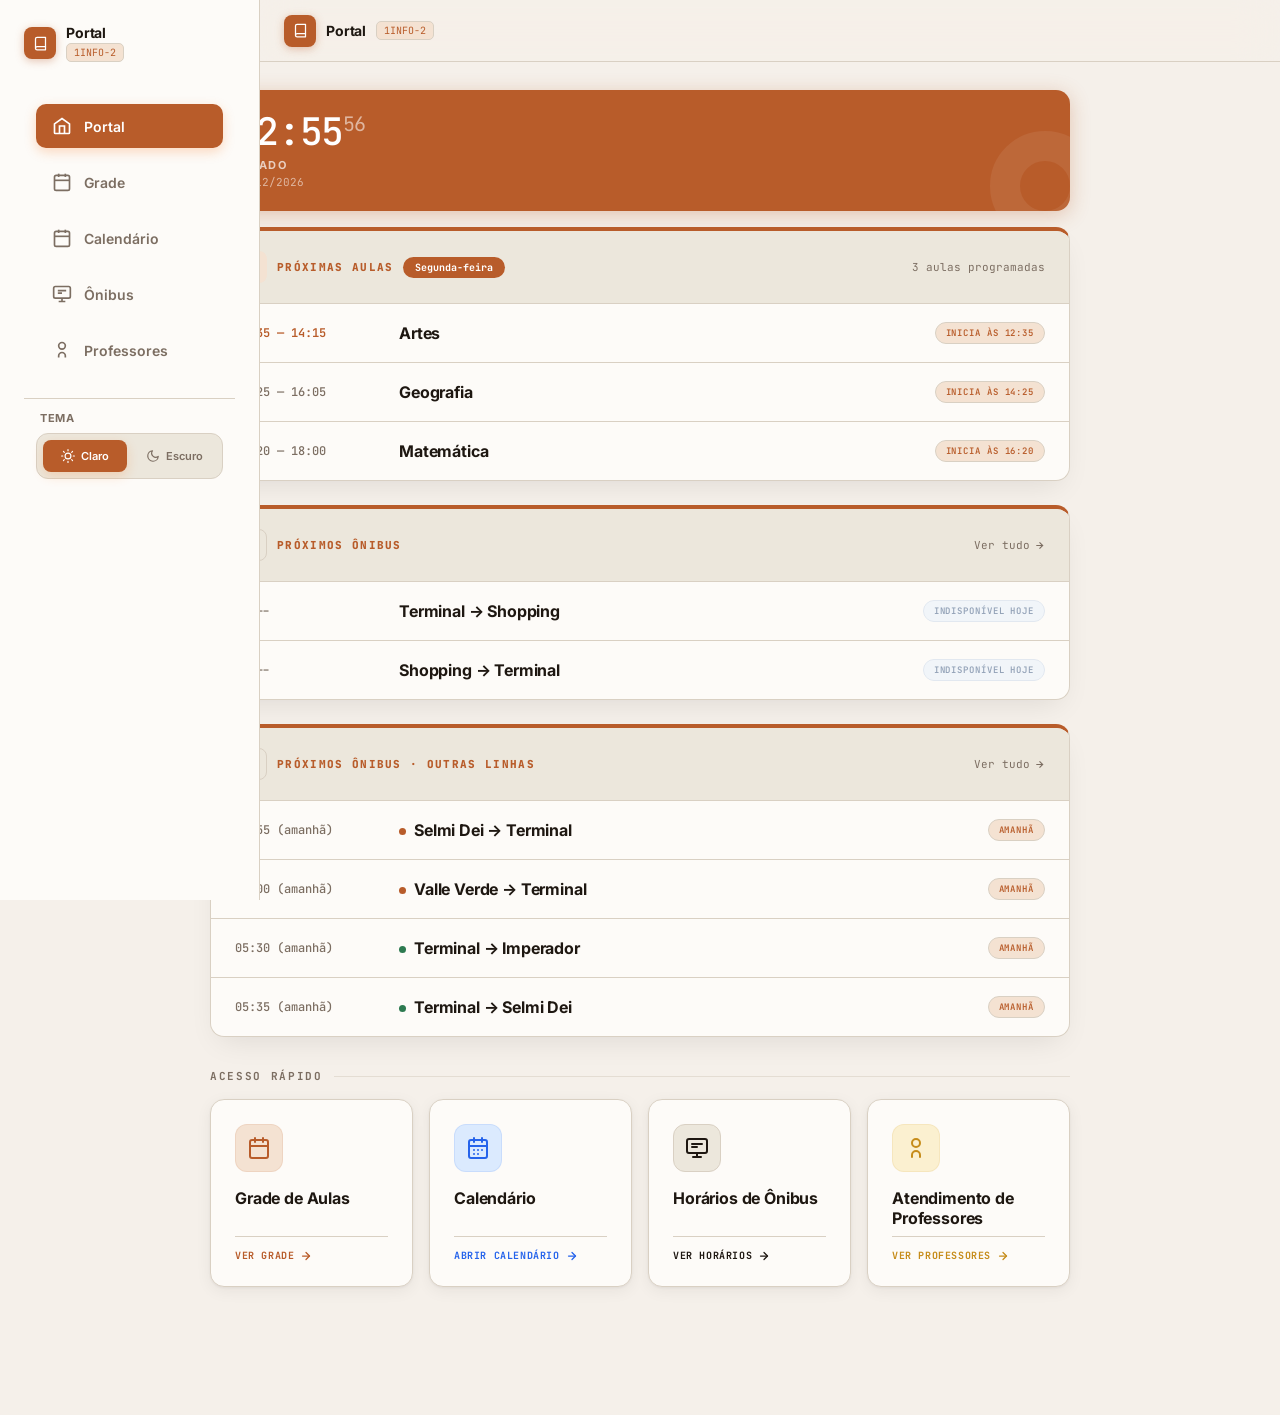
==== commit 85986fa1: "Add files via upload" ====
--- a/index.html
+++ b/index.html
@@ -528,7 +528,7 @@
         }
         const timeText = dep.isTomorrow ? `${dep.t} (amanhã)` : dep.t;
         const pillText  = dep.isTomorrow ? 'amanhã' : fmtBusCountdown(dep.m - nowMins);
-        return `<div class="sched-row"><div class="sched-time">${timeText}</div><div class="sched-name"><span class="dir-dot ${dir}"></span><span class="line-tag">${dep.lineName}</span>${dep.label}</div><span class="sched-pill pill-next">${pillText}</span></div>`;
+        return `<div class="sched-row"><div class="sched-time">${timeText}</div><div class="sched-name"><span class="dir-dot ${dir}"></span>${dep.label}</div><span class="sched-pill pill-next">${pillText}</span></div>`;
       }
 
       const rows = [
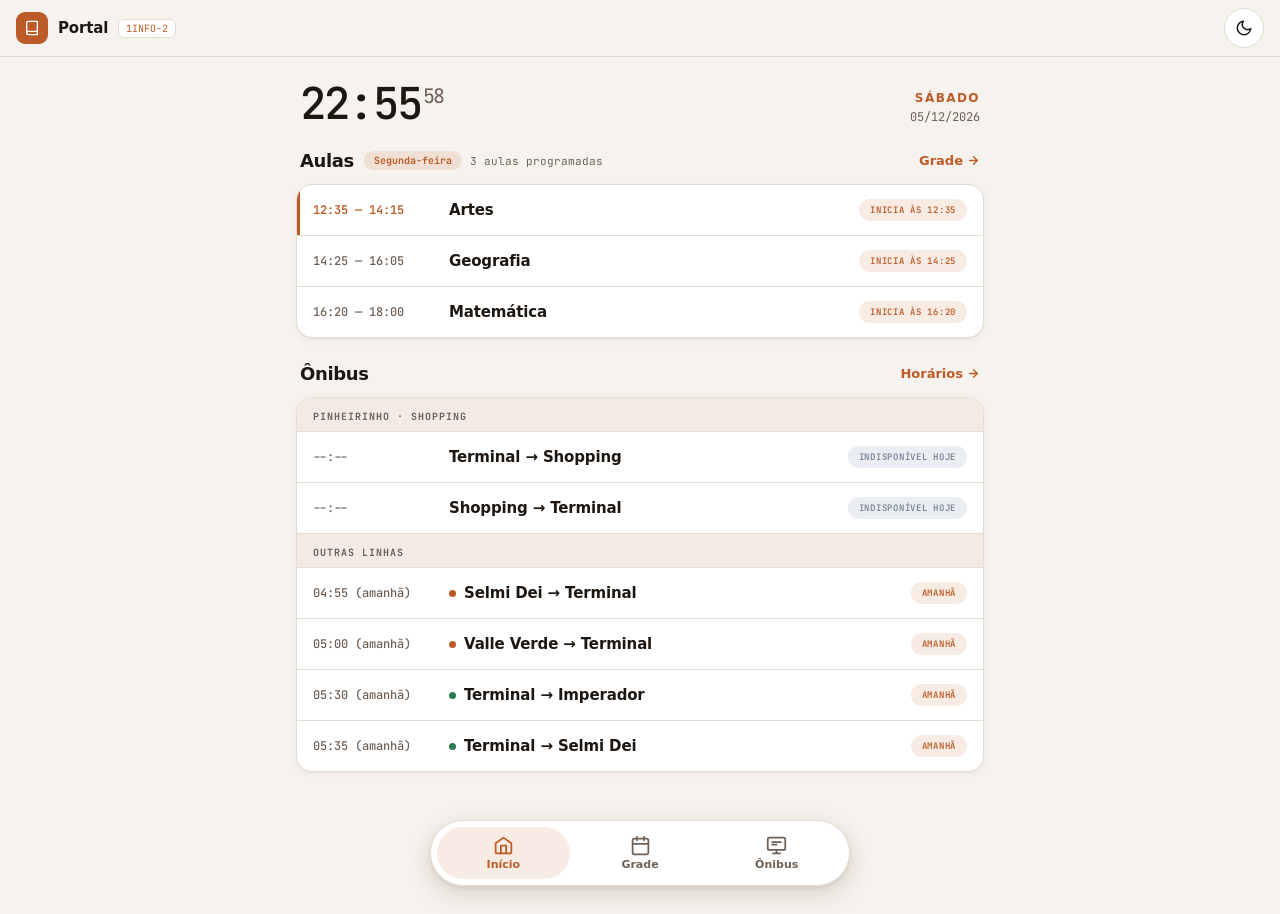
==== commit 6df70291: "Add files via upload" ====
--- a/index.html
+++ b/index.html
@@ -1,553 +1,56 @@
 <!DOCTYPE html>
 <html lang="pt-BR">
 <head>
-  <meta charset="UTF-8">
-  <meta name="viewport" content="width=device-width, initial-scale=1.0">
-  <title>Portal | 1INFO-2</title>
-  <link href="https://fonts.googleapis.com/css2?family=Inter:wght@400;500;600;700&family=Playfair+Display:wght@400;600;700&family=JetBrains+Mono:wght@400;500&display=swap" rel="stylesheet">
-  <link rel="stylesheet" href="shared.css">
-  <style>
-    .page-shell { max-width: 900px; margin: 0 auto; padding: 28px 20px 72px; }
+<meta charset="UTF-8">
+<meta name="viewport" content="width=device-width, initial-scale=1, viewport-fit=cover">
+<meta name="theme-color" content="#F6F2ED">
+<title>Portal | 1INFO-2</title>
+<script>try{if(localStorage.getItem('theme')==='dark')document.documentElement.dataset.theme='dark'}catch(e){}</script>
+<link rel="preconnect" href="https://fonts.googleapis.com">
+<link rel="preconnect" href="https://fonts.gstatic.com" crossorigin>
+<link rel="stylesheet" href="https://fonts.googleapis.com/css2?family=JetBrains+Mono:wght@400;500;700&display=swap">
+<link rel="stylesheet" href="index.css?v=2">
+<link rel="stylesheet" href="style.css?v=2">
+</head>
+<body data-page="index">
+<div class="page-shell">
 
-    /* CLOCK */
-    .clock-block {
-      background: var(--accent); color: #fff;
-      border-radius: var(--radius); padding: 22px 24px;
-      display: flex; flex-direction: column; justify-content: center;
-      min-width: 164px; box-shadow: 0 4px 20px rgba(184,92,42,.3);
-      position: relative; overflow: hidden; margin-bottom: 16px;
-    }
-    .clock-block::after {
-      content: ''; position: absolute; bottom: -30px; right: -30px;
-      width: 110px; height: 110px;
-      border: 30px solid rgba(255,255,255,.07); border-radius: 50%;
-    }
-    html[data-theme="dark"] .clock-block { 
-      background: linear-gradient(135deg, #262626 0%, #0A0A0A 100%); 
-      border: 1px solid var(--border);
-      box-shadow: none;
-    }
-    .clock-time    { font-family: var(--mono); font-size: 38px; font-weight: 500; letter-spacing: -.03em; line-height: 1; }
-    .clock-secs    { font-family: var(--mono); font-size: 20px; font-weight: 400; opacity: .55; vertical-align: super; }
-    .clock-weekday { font-size: 11px; font-weight: 700; opacity: .7; margin-top: 8px; text-transform: uppercase; letter-spacing: .1em; }
-    .clock-date    { font-family: var(--mono); font-size: 11px; opacity: .55; margin-top: 3px; }
+  <section class="hero">
+    <div class="clock-time"><span id="clock-hm">--:--</span><span class="clock-secs" id="clock-ss">--</span></div>
+    <div class="clock-meta">
+      <div class="clock-weekday" id="clock-weekday">---</div>
+      <div class="clock-date" id="clock-date">---</div>
+    </div>
+  </section>
 
-    /* SCHEDULE CARD */
-    .schedule-card { background: var(--surface); border: 1px solid var(--border); border-top: 4px solid var(--accent); border-radius: var(--radius); box-shadow: 0 12px 30px -10px rgba(0,0,0,0.1); margin-bottom: 24px; overflow: hidden; transition: transform 0.2s ease, box-shadow 0.2s ease; }
-    .schedule-card:hover { transform: translateY(-2px); box-shadow: 0 16px 40px -12px rgba(0,0,0,0.15); }
-    .schedule-header { padding: 20px 24px; border-bottom: 1px solid var(--border); display: flex; align-items: center; justify-content: space-between; gap: 12px; background: var(--surface-2); }
-    .schedule-header-left { display: flex; align-items: center; gap: 10px; }
-    .schedule-eyebrow { font-family: var(--mono); font-size: 11px; font-weight: 800; text-transform: uppercase; letter-spacing: .12em; color: var(--accent); }
-    .schedule-today-badge { font-family: var(--mono); font-size: 10px; font-weight: 700; background: var(--accent); color: #fff; padding: 4px 12px; border-radius: 20px; white-space: nowrap; }
-    .schedule-count { font-family: var(--mono); font-size: 11px; color: var(--muted); }
-    .sched-row { display: grid; grid-template-columns: 148px 1fr auto; align-items: center; gap: 16px; padding: 18px 24px; border-bottom: 1px solid var(--border); position: relative; transition: background .15s; }
-    .sched-row:last-child { border-bottom: none; }
-    .sched-row.live  { background: linear-gradient(90deg,rgba(40,120,80,.06) 0%,transparent 55%); }
-    .sched-row.live::before, .sched-row.next-up::before { content: ''; position: absolute; left: 0; top: 0; bottom: 0; width: 3px; border-radius: 0 2px 2px 0; }
-    .sched-row.live::before    { background: var(--green); }
-    .sched-row.next-up::before { background: var(--accent); opacity: 0.8; }
-    .sched-row.done { opacity: .42; }
-    .class-progress-bar { position: absolute; bottom: 0; left: 0; height: 2px; background: var(--green); transition: width 1s linear; opacity: 0.6; }
-    .class-progress-label { font-weight: 800; margin-left: 6px; opacity: .85; }
-    .sched-time { font-family: var(--mono); font-size: 12px; font-weight: 500; color: var(--muted); white-space: nowrap; }
-    .sched-row.live .sched-time    { color: var(--green);  font-weight: 600; }
-    .sched-row.next-up .sched-time { color: var(--accent); font-weight: 600; }
-    .sched-name { font-size: 16px; font-weight: 700; color: var(--text); letter-spacing: -.01em; }
-    .sched-row.done .sched-name { font-weight: 500; }
-    .sched-pill { font-family: var(--mono); font-size: 9px; font-weight: 600; text-transform: uppercase; letter-spacing: .1em; padding: 4px 10px; border-radius: 20px; white-space: nowrap; border: 1px solid transparent; }
-    .pill-live  { background: var(--green-lt);  color: var(--green);  border-color: rgba(40,120,80,.2); }
-    .pill-done  { background: var(--slate-lt);  color: var(--slate);  border-color: #E2E8F0; }
-    html[data-theme="dark"] .pill-done { background: var(--surface-2); border-color: var(--border); }
-    .pill-next  { background: var(--accent-lt); color: var(--accent); border-color: var(--border); }
-    .live-dot   { display: inline-block; width: 7px; height: 7px; border-radius: 50%; background: var(--green); margin-right: 5px; vertical-align: middle; animation: pulse 1.8s ease-in-out infinite; }
-
-    /* BUS QUICK CARD */
-    #bus-quick-card { animation: fadeUp .45s .11s cubic-bezier(.22,1,.36,1) both; }
-    #other-bus-quick-card { animation: fadeUp .45s .13s cubic-bezier(.22,1,.36,1) both; }
-    .bus-quick-link { font-family: var(--mono); font-size: 11px; color: var(--muted); text-decoration: none; display: flex; align-items: center; gap: 4px; }
-    .bus-quick-link:hover { color: var(--accent); }
-    .bus-quick-link svg { width: 11px; height: 11px; fill: none; stroke: currentColor; stroke-width: 2.5; }
-    .sched-name .line-tag { font-family: var(--mono); font-size: 10px; font-weight: 700; color: var(--accent); text-transform: uppercase; letter-spacing: .04em; margin-right: 6px; }
-    .sched-name .dir-dot { width: 7px; height: 7px; border-radius: 50%; display: inline-block; margin-right: 8px; vertical-align: middle; }
-    .sched-name .dir-dot.go  { background: var(--accent); }
-    .sched-name .dir-dot.ret { background: var(--green); }
-
-    /* SECTION LABEL */
-    .section-label { font-family: var(--mono); font-size: 11px; font-weight: 700; text-transform: uppercase; letter-spacing: .15em; color: var(--muted); margin: 32px 0 16px; display: flex; align-items: center; gap: 12px; animation: fadeUp .45s .14s cubic-bezier(.22,1,.36,1) both; }
-    .section-label::after { content: ''; flex: 1; height: 1px; background: var(--border); opacity: 0.6; }
-
-    /* CARDS GRID */
-    .cards-grid { display: grid; grid-template-columns: repeat(4, 1fr); gap: 16px; animation: fadeUp .45s .18s cubic-bezier(.22,1,.36,1) both; }
-    .feature-card { background: var(--surface); border: 1px solid var(--border); border-radius: var(--radius); box-shadow: var(--sh); text-decoration: none; color: inherit; padding: 24px; display: flex; flex-direction: column; height: 100%; }
-    .card-icon { width: 48px; height: 48px; border-radius: 12px; flex-shrink: 0; background: var(--accent-lt); display: flex; align-items: center; justify-content: center; border: 1px solid rgba(var(--accent-rgb), 0.1); margin-bottom: 16px; }
-    .card-icon svg { width: 24px; height: 24px; fill: none; stroke: var(--accent); stroke-width: 2; stroke-linecap: round; stroke-linejoin: round; }
-    .card-bus      .card-icon { background: var(--surface-2);  border-color: var(--border); }
-    .card-bus      .card-icon svg { stroke: var(--text); }
-    .card-profs    .card-icon { background: var(--amber-lt);  border-color: rgba(198,140,26,0.1); }
-    .card-profs    .card-icon svg { stroke: var(--amber); }
-    .card-calendar .card-icon { background: #DBEAFE; border-color: rgba(37,99,235,0.1); }
-    .card-calendar .card-icon svg { stroke: #2563EB; }
-    .card-body  { flex: 1; display: flex; flex-direction: column; }
-    .card-title { font-size: 16px; font-weight: 700; color: var(--text); margin-bottom: 8px; letter-spacing: -.01em; }
-    .card-desc  { font-size: 12.5px; color: var(--muted); line-height: 1.5; margin-bottom: 16px; }
-    .card-cta   { margin-top: auto; font-family: var(--mono); font-size: 10px; font-weight: 700; color: var(--accent); letter-spacing: .06em; text-transform: uppercase; display: inline-flex; align-items: center; gap: 6px; padding-top: 12px; border-top: 1px solid var(--border); }
-    .card-cta svg { width: 12px; height: 12px; fill: none; stroke: currentColor; stroke-width: 2.5; stroke-linecap: round; stroke-linejoin: round; transition: transform .2s; }
-    .feature-card:hover .card-cta svg { transform: translateX(5px); }
-    .card-bus      .card-cta { color: var(--text); }
-    .card-profs    .card-cta { color: var(--amber); }
-    .card-calendar .card-cta { color: #2563EB; }
-
-    /* ANIMATIONS */
-    .clock-block    { animation: fadeUp .45s cubic-bezier(.22,1,.36,1) both; }
-    .schedule-card  { animation: fadeUp .45s .08s cubic-bezier(.22,1,.36,1) both; }
-    @keyframes pulse-ring { 0% { box-shadow: 0 0 0 0 rgba(198,140,26,.4); } 70% { box-shadow: 0 0 0 8px rgba(198,140,26,0); } 100% { box-shadow: 0 0 0 0 rgba(198,140,26,0); } }
-
-    @media (max-width: 860px) { .cards-grid { grid-template-columns: repeat(2,1fr); } }
-    @media (max-width: 680px) {
-      .clock-time  { font-size: 32px; }
-      .cards-grid  { grid-template-columns: 1fr; gap: 14px; }
-      .feature-card { padding: 20px; }
-      .sched-row   { grid-template-columns: 116px 1fr auto; gap: 10px; padding: 13px 16px; }
-      .schedule-header { padding: 15px 16px; flex-direction: column; align-items: center; gap: 8px; text-align: center; }
-      .schedule-header-left { justify-content: center; }
-      .page-shell  { padding: 16px 14px 20px; }
-    }
-    @media (max-width: 400px) { .sched-row { grid-template-columns: 1fr auto; } .sched-time { display: none; } }
-  </style>
-  <script>if(localStorage.getItem('theme')==='dark')document.documentElement.setAttribute('data-theme','dark');</script>
-</head>
-<body>
-  <script src="shared.js"></script>
-  <script src="theme.js" defer></script>
-
-  <aside class="sidebar" id="sidebar">
-    <div class="nav-brand">
-      <div class="nav-logo"><svg viewBox="0 0 24 24"><path d="M4 19.5A2.5 2.5 0 0 1 6.5 17H20"/><path d="M6.5 2H20v20H6.5A2.5 2.5 0 0 1 4 19.5v-15A2.5 2.5 0 0 1 6.5 2z"/></svg></div>
-      <div>
-        <div class="nav-title">Portal</div>
-        <div class="nav-tag" style="margin-top:2px">1INFO-2</div>
-      </div>
+  <section class="block">
+    <div class="block-head">
+      <h2 class="block-title">Aulas</h2>
+      <span class="schedule-today-badge" id="schedule-day-badge">---</span>
+      <span class="schedule-count" id="schedule-count"></span>
+      <a href="aulas.html" class="block-link">Grade <svg viewBox="0 0 24 24"><line x1="5" y1="12" x2="19" y2="12"/><polyline points="12 5 19 12 12 19"/></svg></a>
     </div>
-    <nav class="sidebar-nav">
-      <a href="index.html"     class="sidebar-link active"><svg viewBox="0 0 24 24"><path d="M3 9.5L12 3l9 6.5V20a1 1 0 0 1-1 1H4a1 1 0 0 1-1-1z"/><polyline points="9 21 9 12 15 12 15 21"/></svg> Portal</a>
-      <a href="aulas.html"     class="sidebar-link"><svg viewBox="0 0 24 24"><rect x="3" y="4" width="18" height="18" rx="2"/><line x1="16" y1="2" x2="16" y2="6"/><line x1="8" y1="2" x2="8" y2="6"/><line x1="3" y1="10" x2="21" y2="10"/></svg> Grade</a>
-      <a href="calendario.html" class="sidebar-link"><svg viewBox="0 0 24 24"><rect x="3" y="4" width="18" height="18" rx="2"/><line x1="16" y1="2" x2="16" y2="6"/><line x1="8" y1="2" x2="8" y2="6"/><line x1="3" y1="10" x2="21" y2="10"/><path d="M8 14h.01M12 14h.01M16 14h.01M8 18h.01M12 18h.01"/></svg> Calendário</a>
-      <a href="onibus.html"    class="sidebar-link"><svg viewBox="0 0 24 24"><rect x="2" y="3" width="20" height="14" rx="2"/><path d="M8 21h8M12 17v4"/><path d="M7 8h10M7 11h5"/></svg> Ônibus</a>
-      <a href="horarios.html"  class="sidebar-link"><svg viewBox="0 0 24 24"><path d="M16 21v-2a4 4 0 0 0-8 0v2"/><circle cx="12" cy="7" r="4"/></svg> Professores</a>
-    </nav>
-  </aside>
-  <div class="sidebar-overlay" id="sidebar-overlay" onclick="toggleSidebar()"></div>
-
-  <nav class="topnav">
-    <button class="menu-btn" onclick="toggleSidebar()" aria-label="Abrir menu"><svg viewBox="0 0 24 24"><line x1="3" y1="12" x2="21" y2="12"/><line x1="3" y1="6" x2="21" y2="6"/><line x1="3" y1="18" x2="21" y2="18"/></svg></button>
-    <a href="index.html" class="nav-brand">
-      <div class="nav-logo"><svg viewBox="0 0 24 24"><path d="M4 19.5A2.5 2.5 0 0 1 6.5 17H20"/><path d="M6.5 2H20v20H6.5A2.5 2.5 0 0 1 4 19.5v-15A2.5 2.5 0 0 1 6.5 2z"/></svg></div>
-      <span class="nav-title">Portal</span>
-      <span class="nav-tag">1INFO-2</span>
-    </a>
-    <div style="width:38px" aria-hidden="true"></div>
-  </nav>
-
-  <div class="page-shell">
-    <div class="clock-block">
-      <div class="clock-time"><span id="clock-hm">--:--</span><span class="clock-secs" id="clock-ss">--</span></div>
-      <div class="clock-weekday" id="clock-weekday">---</div>
-      <div class="clock-date"    id="clock-date">---</div>
-    </div>
-
     <div class="schedule-card">
-      <div class="schedule-header">
-        <div class="schedule-header-left">
-          <div style="width: 32px; height: 32px; background: var(--accent-lt); border-radius: 8px; display: flex; align-items: center; justify-content: center; color: var(--accent);">
-            <svg viewBox="0 0 24 24" width="18" height="18" fill="none" stroke="currentColor" stroke-width="2.5" stroke-linecap="round" stroke-linejoin="round">
-              <rect x="3" y="4" width="18" height="18" rx="2" ry="2"></rect><line x1="16" y1="2" x2="16" y2="6"></line><line x1="8" y1="2" x2="8" y2="6"></line><line x1="3" y1="10" x2="21" y2="10"></line>
-            </svg>
-          </div>
-          <span class="schedule-eyebrow">Próximas Aulas</span>
-          <span class="schedule-today-badge" id="schedule-day-badge">---</span>
-        </div>
-        <span class="schedule-count" id="schedule-count"></span>
-      </div>
       <div id="today-schedule"></div>
     </div>
+  </section>
 
-    <div class="schedule-card" id="bus-quick-card">
-      <div class="schedule-header">
-        <div class="schedule-header-left">
-          <div style="width: 32px; height: 32px; background: var(--surface-2); border-radius: 8px; display: flex; align-items: center; justify-content: center; color: var(--text); border: 1px solid var(--border);">
-            <svg viewBox="0 0 24 24" width="18" height="18" fill="none" stroke="currentColor" stroke-width="2.5" stroke-linecap="round" stroke-linejoin="round">
-              <rect x="2" y="3" width="20" height="14" rx="2"/><path d="M8 21h8M12 17v4"/><path d="M7 8h10M7 11h5"/>
-            </svg>
-          </div>
-          <span class="schedule-eyebrow">Próximos Ônibus</span>
-        </div>
-        <a href="onibus.html" class="bus-quick-link">Ver tudo <svg viewBox="0 0 24 24"><line x1="5" y1="12" x2="19" y2="12"/><polyline points="12 5 19 12 12 19"/></svg></a>
-      </div>
+  <section class="block">
+    <div class="block-head">
+      <h2 class="block-title">Ônibus</h2>
+      <a href="onibus.html" class="block-link">Horários <svg viewBox="0 0 24 24"><line x1="5" y1="12" x2="19" y2="12"/><polyline points="12 5 19 12 12 19"/></svg></a>
+    </div>
+    <div class="schedule-card">
+      <div class="group-label">Pinheirinho · Shopping</div>
       <div id="bus-quick-rows"></div>
-    </div>
-
-    <div class="schedule-card" id="other-bus-quick-card">
-      <div class="schedule-header">
-        <div class="schedule-header-left">
-          <div style="width: 32px; height: 32px; background: var(--surface-2); border-radius: 8px; display: flex; align-items: center; justify-content: center; color: var(--text); border: 1px solid var(--border);">
-            <svg viewBox="0 0 24 24" width="18" height="18" fill="none" stroke="currentColor" stroke-width="2.5" stroke-linecap="round" stroke-linejoin="round">
-              <path d="M4 19.5A2.5 2.5 0 0 1 6.5 17H20"/><path d="M6.5 2H20v20H6.5A2.5 2.5 0 0 1 4 19.5v-15A2.5 2.5 0 0 1 6.5 2z"/>
-            </svg>
-          </div>
-          <span class="schedule-eyebrow">Próximos Ônibus · Outras Linhas</span>
-        </div>
-        <a href="onibus.html" class="bus-quick-link">Ver tudo <svg viewBox="0 0 24 24"><line x1="5" y1="12" x2="19" y2="12"/><polyline points="12 5 19 12 12 19"/></svg></a>
-      </div>
+      <div class="group-label">Outras linhas</div>
       <div id="other-bus-quick-rows"></div>
     </div>
+  </section>
 
-    <div class="section-label">Acesso Rápido</div>
-    <div class="cards-grid">
-      <a href="aulas.html" class="feature-card">
-        <div class="card-icon"><svg viewBox="0 0 24 24"><rect x="3" y="4" width="18" height="18" rx="2"/><line x1="16" y1="2" x2="16" y2="6"/><line x1="8" y1="2" x2="8" y2="6"/><line x1="3" y1="10" x2="21" y2="10"/></svg></div>
-        <div class="card-body">
-          <div class="card-title">Grade de Aulas</div>
-          <div class="card-cta">Ver grade <svg viewBox="0 0 24 24"><line x1="5" y1="12" x2="19" y2="12"/><polyline points="12 5 19 12 12 19"/></svg></div>
-        </div>
-      </a>
-      <a href="calendario.html" class="feature-card card-calendar">
-        <div class="card-icon"><svg viewBox="0 0 24 24"><rect x="3" y="4" width="18" height="18" rx="2"/><line x1="16" y1="2" x2="16" y2="6"/><line x1="8" y1="2" x2="8" y2="6"/><line x1="3" y1="10" x2="21" y2="10"/><path d="M8 14h.01M12 14h.01M16 14h.01M8 18h.01M12 18h.01"/></svg></div>
-        <div class="card-body">
-          <div class="card-title">Calendário</div>
-          <div class="card-cta">Abrir calendário <svg viewBox="0 0 24 24"><line x1="5" y1="12" x2="19" y2="12"/><polyline points="12 5 19 12 12 19"/></svg></div>
-        </div>
-      </a>
-      <a href="onibus.html" class="feature-card card-bus">
-        <div class="card-icon"><svg viewBox="0 0 24 24"><rect x="2" y="3" width="20" height="14" rx="2"/><path d="M8 21h8M12 17v4"/><path d="M7 8h10M7 11h5"/></svg></div>
-        <div class="card-body">
-          <div class="card-title">Horários de Ônibus</div>
-          <div class="card-cta">Ver horários <svg viewBox="0 0 24 24"><line x1="5" y1="12" x2="19" y2="12"/><polyline points="12 5 19 12 12 19"/></svg></div>
-        </div>
-      </a>
-      <a href="horarios.html" class="feature-card card-profs">
-        <div class="card-icon"><svg viewBox="0 0 24 24"><path d="M16 21v-2a4 4 0 0 0-8 0v2"/><circle cx="12" cy="7" r="4"/></svg></div>
-        <div class="card-body">
-          <div class="card-title">Atendimento de Professores</div>
-          <div class="card-cta">Ver professores <svg viewBox="0 0 24 24"><line x1="5" y1="12" x2="19" y2="12"/><polyline points="12 5 19 12 12 19"/></svg></div>
-        </div>
-      </a>
-    </div>
-  </div>
-
-  <footer></footer>
-
-  <script src="eventos.js"></script>
-  <script>
-    const SCHEDULE = {
-      1: [{start:'12:35',end:'14:15',label:'Artes'},{start:'14:25',end:'16:05',label:'Geografia'},{start:'16:20',end:'18:00',label:'Matemática'}],
-      2: [{start:'12:35',end:'14:15',label:'Intro. Computação'},{start:'14:25',end:'16:05',label:'Inglês'},{start:'16:20',end:'18:00',label:'Física'}],
-      3: [{start:'14:25',end:'16:05',label:'Ed. Física'},{start:'16:20',end:'18:00',label:'Filosofia'}],
-      4: [{start:'12:35',end:'14:15',label:'Língua Portuguesa'},{start:'14:25',end:'16:05',label:'Interfaces Web'}],
-      5: [{start:'12:35',end:'16:05',label:'Programação'},{start:'16:20',end:'18:00',label:'Matemática'}],
-    };
-    const DAYS_PT   = ['Domingo','Segunda','Terça','Quarta','Quinta','Sexta','Sábado'];
-    const MONTHS_PT = ['janeiro','fevereiro','março','abril','maio','junho','julho','agosto','setembro','outubro','novembro','dezembro'];
-
-    function tickClock() {
-      const n = new Date();
-      document.getElementById('clock-hm').textContent = pad(n.getHours()) + ':' + pad(n.getMinutes());
-      document.getElementById('clock-ss').textContent = pad(n.getSeconds());
-      document.getElementById('clock-weekday').textContent = DAYS_PT[n.getDay()].toUpperCase();
-      document.getElementById('clock-date').textContent = pad(n.getDate()) + '/' + pad(n.getMonth() + 1) + '/' + n.getFullYear();
-    }
-
-    function getEffectiveDow(now) {
-      return now.getDay();
-    }
-
-    function findNextSchoolDay(fromDate) {
-      const d = new Date(fromDate);
-      for (let i = 1; i <= 7; i++) {
-        d.setDate(d.getDate() + 1);
-        const dow = d.getDay();
-        if (SCHEDULE[dow] && SCHEDULE[dow].length > 0) return { dow: dow, date: new Date(d) };
-      }
-      return null;
-    }
-
-    function renderSchedule() {
-      const n    = new Date();
-      const mins = n.getHours() * 60 + n.getMinutes();
-      const dow  = n.getDay();
-
-      let displayDow, dayClasses, isFutureDay;
-
-      // 1. Verificar se hoje ainda tem aulas
-      const todayClasses = SCHEDULE[dow] || [];
-      const todayDone = todayClasses.length > 0 && mins >= toMins(todayClasses[todayClasses.length - 1].end);
-
-      if (todayClasses.length > 0 && !todayDone) {
-        // Ainda há aulas hoje
-        displayDow = dow;
-        dayClasses = todayClasses;
-        isFutureDay = false;
-      } else {
-        // Hoje não tem aula ou já acabaram. Procurar o próximo dia letivo.
-        const next = findNextSchoolDay(n);
-        if (next) {
-          displayDow = next.dow;
-          dayClasses = SCHEDULE[displayDow];
-          isFutureDay = true;
-        } else {
-          displayDow = dow;
-          dayClasses = [];
-          isFutureDay = false;
-        }
-      }
-
-      const badgeText = isFutureDay 
-        ? (displayDow === 1 ? 'Segunda-feira' : DAYS_PT[displayDow])
-        : DAYS_PT[dow];
-
-      document.getElementById('schedule-day-badge').textContent = badgeText;
-
-      const remaining = isFutureDay ? dayClasses.length : dayClasses.filter(c => toMins(c.end) > mins).length;
-      document.getElementById('schedule-count').textContent = remaining + (isFutureDay ? ' aulas programadas' : ' restante(s) hoje');
-
-      let markedNext = false;
-      document.getElementById('today-schedule').innerHTML = dayClasses.map(c => {
-        const startM = toMins(c.start), endM = toMins(c.end);
-        let rowClass = '', pillClass = '', pillText = '', progressHtml = '';
-
-        let dataAttrs = '';
-        if (!isFutureDay && mins >= startM && mins < endM) {
-          rowClass = 'live'; pillClass = 'pill-live';
-          const pct = ((mins - startM) / (endM - startM)) * 100;
-          pillText = `<span class="live-dot"></span>Em aula agora<span class="class-progress-label" id="live-progress-label">${pct.toFixed(0)}%</span>`;
-          progressHtml = `<div class="class-progress-bar" id="live-progress-bar" style="width:${pct.toFixed(1)}%"></div>`;
-          dataAttrs = ` data-start="${startM}" data-end="${endM}"`;
-        } else if (!isFutureDay && mins >= endM) {
-          rowClass = 'done'; pillClass = 'pill-done'; pillText = 'Concluída';
-        } else {
-          rowClass = 'upcoming';
-          if (!markedNext) { rowClass += ' next-up'; markedNext = true; }
-          pillClass = 'pill-next'; pillText = `Inicia às ${c.start}`;
-        }
-
-        return `<div class="sched-row ${rowClass}"${dataAttrs}>${progressHtml}<div class="sched-time">${c.start} — ${c.end}</div><div class="sched-name">${c.label}</div><span class="sched-pill ${pillClass}">${pillText}</span></div>`;
-      }).join('');
-    }
-
-    // Atualiza a porcentagem/barra da aula em andamento a cada segundo,
-    // sem precisar re-renderizar toda a lista (evita "piscar" a tela).
-    function tickLiveProgress() {
-      const liveRow = document.querySelector('.sched-row.live');
-      const bar   = document.getElementById('live-progress-bar');
-      const label = document.getElementById('live-progress-label');
-      if (!liveRow || !bar || !label) return;
-
-      const startM = Number(liveRow.dataset.start);
-      const endM   = Number(liveRow.dataset.end);
-      const n = new Date();
-      const mins = n.getHours() * 60 + n.getMinutes() + n.getSeconds() / 60;
-
-      if (mins >= endM) { renderSchedule(); return; } // aula acabou, força re-render completo
-
-      const pct = Math.min(100, Math.max(0, ((mins - startM) / (endM - startM)) * 100));
-      bar.style.width = pct.toFixed(1) + '%';
-      label.textContent = Math.round(pct) + '%';
-    }
-
-    // ── PRÓXIMOS ÔNIBUS (resumo na home) ──────────────────────────
-    const BUSES = {
-      go:  [{t:'05:34',tag:'JL'},{t:'05:59',tag:'JL'},{t:'06:24',tag:'FC VOLVO'},{t:'06:49',tag:'JL'},{t:'07:14',tag:'JL'},{t:'07:44',tag:'JL'},{t:'08:19',tag:'JL'},{t:'08:39',tag:'JL'},{t:'08:59',tag:null},{t:'09:31',tag:null},{t:'10:03',tag:null},{t:'10:34',tag:null},{t:'11:06',tag:null},{t:'11:38',tag:null},{t:'12:10',tag:null},{t:'12:42',tag:null},{t:'13:14',tag:null},{t:'13:46',tag:null},{t:'14:18',tag:null},{t:'14:50',tag:null},{t:'15:22',tag:null},{t:'15:54',tag:null},{t:'16:27',tag:null},{t:'17:17',tag:null},{t:'17:42',tag:null},{t:'18:07',tag:null},{t:'18:37',tag:null},{t:'19:02',tag:null},{t:'19:37',tag:null},{t:'20:12',tag:null},{t:'20:47',tag:null},{t:'21:22',tag:null},{t:'21:57',tag:null},{t:'22:34',tag:null},{t:'23:14',tag:'FC'}],
-      ret: [{t:'05:34',tag:null},{t:'05:59',tag:null},{t:'06:24',tag:null},{t:'06:49',tag:'FC VOLVO'},{t:'07:14',tag:null},{t:'07:39',tag:null},{t:'08:09',tag:null},{t:'08:44',tag:null},{t:'09:04',tag:null},{t:'09:24',tag:null},{t:'09:56',tag:null},{t:'10:28',tag:null},{t:'10:57',tag:null},{t:'11:29',tag:null},{t:'12:01',tag:null},{t:'12:33',tag:null},{t:'13:05',tag:null},{t:'13:37',tag:null},{t:'14:09',tag:null},{t:'14:41',tag:null},{t:'15:13',tag:null},{t:'15:33',tag:null},{t:'16:03',tag:null},{t:'16:28',tag:null},{t:'16:52',tag:null},{t:'17:42',tag:null},{t:'18:12',tag:null},{t:'18:47',tag:null},{t:'19:27',tag:null},{t:'20:02',tag:null},{t:'20:37',tag:null},{t:'21:12',tag:null},{t:'21:47',tag:null},{t:'22:22',tag:null},{t:'22:54',tag:null},{t:'23:34',tag:'FC'}],
-    };
-    for (const dir in BUSES) BUSES[dir].forEach(b => b.m = toMins(b.t));
-    const BUS_LABELS = { go: 'Terminal → Shopping', ret: 'Shopping → Terminal' };
-
-    function fmtBusCountdown(mins) {
-      if (mins < 1) return 'agora';
-      if (mins < 60) return `em ${mins} min`;
-      const h = Math.floor(mins / 60), m = mins % 60;
-      return m === 0 ? `em ${h}h` : `em ${h}h ${m}min`;
-    }
-
-    function renderBusQuick() {
-      const n = new Date();
-      const nowMins = n.getHours() * 60 + n.getMinutes();
-      const dow = n.getDay();
-      const isWeekend = (dow === 0 || dow === 6);
-
-      const rowsHtml = ['go', 'ret'].map(dir => {
-        const next = isWeekend ? null : (BUSES[dir].find(b => b.m >= nowMins) || null);
-        let pillClass, pillText, timeText;
-
-        if (!next) {
-          pillClass = 'pill-done';
-          pillText  = isWeekend ? 'Indisponível hoje' : 'Encerrado';
-          timeText  = isWeekend ? '--:--' : (BUSES[dir][0] ? BUSES[dir][0].t + ' (amanhã)' : '--:--');
-        } else {
-          pillClass = 'pill-next';
-          pillText  = fmtBusCountdown(next.m - nowMins);
-          timeText  = next.t;
-        }
-
-        return `<div class="sched-row"><div class="sched-time">${timeText}</div><div class="sched-name">${BUS_LABELS[dir]}</div><span class="sched-pill ${pillClass}">${pillText}</span></div>`;
-      }).join('');
-
-      document.getElementById('bus-quick-rows').innerHTML = rowsHtml;
-    }
-
-    // ── PRÓXIMO ÔNIBUS · OUTRAS LINHAS (Selmi Dei / Imperador / Valle Verde) ──
-    // Mesma fonte de dados usada em onibus.html. Os horários variam por
-    // tipo de dia (dias úteis / sábado / domingo e feriado), então o tipo
-    // de dia é sempre recalculado a partir da data atual antes de comparar.
-    function parseLineTimes(str) {
-      const tokens = str.trim().split(/\s+/);
-      const out = [];
-      for (const tok of tokens) {
-        if (/^\d{2}:\d{2}$/.test(tok)) {
-          out.push({ t: tok, tags: [] });
-        } else if (out.length) {
-          out[out.length - 1].tags.push(tok);
-        }
-      }
-      out.forEach(b => { b.m = toMins(b.t); b.tag = b.tags.length ? b.tags.join(' ') : null; });
-      return out;
-    }
-
-    const OTHER_LINES = {
-      selmidei: {
-        name: 'Selmi Dei',
-        labels: { go: 'Selmi Dei → Terminal', ret: 'Terminal → Selmi Dei' },
-        schedules: {
-          weekday: {
-            go: parseLineTimes("04:55 05:30 05:40 05:50 06:00 06:10 06:20 06:30 BV 06:40 06:50 07:00 07:10 07:20 07:30 BV 07:40 07:50 08:00 08:10 08:25 08:45 09:05 09:25 09:45 10:05 10:25 10:45 11:05 11:25 11:45 12:05 12:25 12:45 13:05 13:25 13:45 14:05 14:25 14:45 15:05 15:25 15:46 16:08 16:30 16:52 17:14 17:36 17:55 18:13 18:24 18:35 18:46 18:57 19:37 20:17 20:57 21:37 22:17 22:57"),
-            ret: parseLineTimes("05:15 05:37 06:10 06:30 06:50 07:10 07:35 08:00 08:25 08:45 09:05 09:25 09:45 10:05 10:25 10:45 11:05 11:25 11:45 12:05 12:25 12:45 13:05 13:25 13:45 14:05 14:25 14:45 15:05 15:25 15:45 15:56 16:07 16:18 16:29 16:40 16:50 17:00 17:10 17:20 17:30 17:40 17:50 18:00 18:10 BV 18:20 18:30 BV IB 18:55 IB 19:20 IB 19:45 IB 20:15 IB 20:55 IB 21:35 IB 22:15 IB 23:10 BV IB")
-          },
-          saturday: {
-            go: parseLineTimes("04:55 05:15 05:40 IB 05:55 06:15 06:40 06:55 07:15 07:40 07:55 08:15 08:40 08:55 09:15 09:40 09:55 10:15 10:40 10:55 11:15 11:40 11:55 12:15 12:40 12:55 13:15 13:40 13:55 14:15 14:40 14:55 15:15 15:40 15:55 16:15 16:40 17:05 17:35 18:10 18:45 19:30 20:05 20:50 21:45 22:40 VV"),
-            ret: parseLineTimes("05:35 05:55 IB 06:15 06:35 06:55 IB 07:15 07:35 07:55 IB 08:15 08:35 08:55 IB 09:15 09:35 09:55 IB 10:15 10:35 10:55 IB 11:15 11:35 11:55 IB 12:15 12:35 12:55 IB 13:15 13:35 13:55 IB 14:15 14:35 14:55 IB 15:15 15:35 15:55 IB 16:15 16:45 17:25 IB 18:05 18:45 IB 19:25 20:05 IB 21:05 22:00 IB")
-          },
-          sunday: {
-            go: parseLineTimes("04:55 05:35 IB 06:20 07:20 08:20 09:20 10:20 11:20 12:20 13:20 14:20 15:20 16:20 17:20 19:15 20:55 22:35"),
-            ret: parseLineTimes("05:35 IB 06:35 IB 07:35 IB 08:35 IB 09:35 IB 10:35 IB 11:35 IB 12:35 IB 13:35 IB 14:35 IB 15:35 IB 16:55 IB 18:35 IB 20:15 IB 22:00 IB")
-          }
-        }
-      },
-      imperador: {
-        name: 'Imperador',
-        labels: { go: 'Imperador → Terminal', ret: 'Terminal → Imperador' },
-        schedules: {
-          weekday: {
-            go: parseLineTimes("06:00 07:50 09:40 11:30 13:20 15:10 17:00 18:50 23:15 IND"),
-            ret: parseLineTimes("05:30 07:20 09:10 11:00 12:55 14:40 16:30 18:20 22:50 IND")
-          },
-          saturday: {
-            go: parseLineTimes("06:00 07:50 09:40 11:30 13:20 15:10 17:00 18:50"),
-            ret: parseLineTimes("05:30 07:20 09:10 11:00 12:50 14:40 16:30 18:20")
-          },
-          sunday: {
-            go: parseLineTimes("06:00 07:50 11:30 13:20 17:00 18:50"),
-            ret: parseLineTimes("05:30 07:20 11:00 12:50 16:30 18:20")
-          }
-        }
-      },
-      valleverde: {
-        name: 'Valle Verde',
-        labels: { go: 'Valle Verde → Terminal', ret: 'Terminal → Valle Verde' },
-        schedules: {
-          weekday: {
-            go: parseLineTimes("05:00 05:20 VH 05:35 05:45 05:55 06:05 06:15 06:25 06:35 06:45 06:55 07:05 07:15 07:25 07:35 07:45 07:55 08:05 08:15 08:35 08:55 09:15 09:35 09:55 10:15 10:35 10:55 11:15 11:35 11:55 12:15 12:35 12:55 13:15 13:35 14:15 14:35 14:56 15:18 15:40 BV 16:02 BV 16:24 16:46 TP 17:08 BV 17:30 BV 17:50 18:10 18:20 18:30 18:40 18:50 19:20 20:00 20:40 21:20 22:00 22:40"),
-            ret: parseLineTimes("05:40 05:56 06:21 TP 06:41 BV 07:01 07:25 TP 07:50 08:15 08:35 08:55 09:15 09:35 09:55 10:15 10:35 10:55 11:15 11:35 11:55 12:15 12:35 12:55 13:15 13:35 13:55 14:15 14:35 14:55 15:15 15:35 15:50 16:01 16:12 16:23 16:34 16:45 16:55 17:05 17:15 17:25 17:35 17:45 17:55 18:05 18:15 18:25 18:40 19:05 19:30 20:00 20:35 21:15 21:55 23:05")
-          },
-          saturday: {
-            go: parseLineTimes("05:00 05:25 05:45 06:05 06:25 06:45 07:05 07:25 07:45 08:05 08:25 08:45 09:05 09:25 09:45 10:05 10:25 10:45 11:05 11:25 11:45 12:05 12:25 12:45 13:05 13:25 13:45 14:05 14:25 14:45 15:05 15:25 15:45 16:05 16:25 16:45 TP 17:15 BV 17:45 BV 18:25 TP 19:05 19:45 20:25 21:15"),
-            ret: parseLineTimes("05:40 06:05 06:25 TP 06:45 BV 07:05 BV 07:25 TP 07:45 08:05 08:25 08:45 09:05 09:25 09:45 10:05 10:25 10:45 11:05 11:25 11:45 12:05 12:25 12:45 13:05 13:25 13:45 14:05 14:25 14:45 15:05 15:25 15:45 16:05 16:25 17:05 17:45 18:25 19:05 19:45 20:35 21:35")
-          },
-          sunday: {
-            go: parseLineTimes("05:00 05:55 06:45 07:30 08:30 09:30 10:30 11:50 12:50 13:50 14:50 15:50 17:10 18:50 20:30"),
-            ret: parseLineTimes("05:40 06:40 07:50 08:50 09:50 11:10 12:10 13:10 14:10 15:10 16:30 18:10 19:50 21:35")
-          }
-        }
-      }
-    };
-
-    // Tipo de dia (dias úteis / sábado / domingo e feriado) a partir de uma data.
-    // Obs.: feriados não são detectados automaticamente (não há calendário de
-    // feriados embutido), então feriados usam o horário de "dias úteis" aqui,
-    // assim como acontece na aba Ônibus quando nenhum dia é escolhido manualmente.
-    function getLineDaytype(date) {
-      const dow = date.getDay();
-      if (dow === 0) return 'sunday';
-      if (dow === 6) return 'saturday';
-      return 'weekday';
-    }
-
-    // Junta os horários de uma direção (go = bairro → terminal, ret = terminal
-    // → bairro) das 3 linhas em uma única lista, ordenada por horário.
-    function mergeOtherLinesByDir(daytype, dir) {
-      const merged = [];
-      for (const id in OTHER_LINES) {
-        const line = OTHER_LINES[id];
-        for (const b of line.schedules[daytype][dir]) {
-          merged.push({ lineName: line.name, label: line.labels[dir], t: b.t, m: b.m });
-        }
-      }
-      merged.sort((a, b) => a.m - b.m);
-      return merged;
-    }
-
-    // Retorna as próximas `count` partidas de uma direção, a partir de agora.
-    // Se não sobrarem `count` horários hoje, completa com os primeiros horários
-    // de amanhã (recalculando o tipo de dia de amanhã corretamente).
-    function getNextDepartures(dir, count) {
-      const now = new Date();
-      const nowMins = now.getHours() * 60 + now.getMinutes();
-      const daytype = getLineDaytype(now);
-
-      const todayList = mergeOtherLinesByDir(daytype, dir).filter(b => b.m >= nowMins);
-      let results = todayList.slice(0, count).map(b => ({ ...b, isTomorrow: false }));
-
-      if (results.length < count) {
-        const tomorrow = new Date(now.getTime() + 24 * 60 * 60 * 1000);
-        const tomorrowDaytype = getLineDaytype(tomorrow);
-        const tomorrowList = mergeOtherLinesByDir(tomorrowDaytype, dir);
-        const need = count - results.length;
-        results = results.concat(tomorrowList.slice(0, need).map(b => ({ ...b, isTomorrow: true })));
-      }
-      return results;
-    }
-
-    function renderOtherBusQuick() {
-      const now = new Date();
-      const nowMins = now.getHours() * 60 + now.getMinutes();
-
-      const nextGo  = getNextDepartures('go', 2);
-      const nextRet = getNextDepartures('ret', 2);
-
-      function rowHtml(dep, dir) {
-        if (!dep) {
-          return `<div class="sched-row"><div class="sched-time">--:--</div><div class="sched-name"><span class="dir-dot ${dir}"></span>Sem horários</div><span class="sched-pill pill-done">Indisponível</span></div>`;
-        }
-        const timeText = dep.isTomorrow ? `${dep.t} (amanhã)` : dep.t;
-        const pillText  = dep.isTomorrow ? 'amanhã' : fmtBusCountdown(dep.m - nowMins);
-        return `<div class="sched-row"><div class="sched-time">${timeText}</div><div class="sched-name"><span class="dir-dot ${dir}"></span>${dep.label}</div><span class="sched-pill pill-next">${pillText}</span></div>`;
-      }
-
-      const rows = [
-        rowHtml(nextGo[0], 'go'),  rowHtml(nextGo[1], 'go'),
-        rowHtml(nextRet[0], 'ret'), rowHtml(nextRet[1], 'ret')
-      ];
-
-      document.getElementById('other-bus-quick-rows').innerHTML = rows.join('');
-    }
-
-    tickClock();
-    renderSchedule();
-    renderBusQuick();
-    renderOtherBusQuick();
-    setInterval(tickClock, 1000);
-    setInterval(tickLiveProgress, 1000);
-    setInterval(() => { renderSchedule(); }, 15000);
-    setInterval(renderBusQuick, 30000);
-    setInterval(renderOtherBusQuick, 30000);
-  </script>
+</div>
+<script src="data.js"></script>
+<script src="core.js?v=2"></script>
+<script src="index.js"></script>
 </body>
 </html>
--- a/index.css
+++ b/index.css
@@ -0,0 +1,57 @@
+.page-shell { max-width: 720px; margin: 0 auto; padding: 20px 16px 24px; }
+
+/* HERO / RELÓGIO */
+.hero { display: flex; align-items: flex-end; justify-content: space-between; gap: 12px; padding: 4px 4px 22px; animation: fadeUp .35s both; }
+.clock-time    { font-family: var(--mono); font-size: 44px; font-weight: 500; letter-spacing: -.04em; line-height: 1; }
+.clock-secs    { font-family: var(--mono); font-size: 20px; font-weight: 400; color: var(--muted); vertical-align: super; margin-left: 2px; }
+.clock-meta    { text-align: right; }
+.clock-weekday { font-size: 12px; font-weight: 800; letter-spacing: .12em; color: var(--accent); }
+.clock-date    { font-family: var(--mono); font-size: 12px; color: var(--muted); margin-top: 4px; }
+
+/* BLOCOS */
+.block { margin-bottom: 22px; animation: fadeUp .35s both; }
+.block:nth-of-type(2) { animation-delay: .06s; }
+.block:nth-of-type(3) { animation-delay: .12s; }
+.block-head { display: flex; align-items: center; gap: 8px; padding: 0 4px 10px; }
+.block-title { font-size: 18px; font-weight: 800; letter-spacing: -.02em; margin-right: 2px; }
+.block-link { margin-left: auto; font-size: 13px; font-weight: 700; color: var(--accent); text-decoration: none; display: inline-flex; align-items: center; gap: 4px; padding: 6px 0 6px 10px; }
+.block-link svg { width: 13px; height: 13px; fill: none; stroke: currentColor; stroke-width: 2.5; stroke-linecap: round; stroke-linejoin: round; }
+
+.schedule-card { overflow: hidden; }
+.schedule-today-badge { font-family: var(--mono); font-size: 10px; font-weight: 700; background: var(--accent-lt); color: var(--accent-dk); padding: 3px 10px; border-radius: 999px; white-space: nowrap; }
+html:not([data-theme="dark"]) .schedule-today-badge { color: var(--accent); }
+.schedule-count { font-family: var(--mono); font-size: 11px; color: var(--muted); white-space: nowrap; }
+.group-label { font-family: var(--mono); font-size: 10px; font-weight: 700; text-transform: uppercase; letter-spacing: .1em; color: var(--muted); padding: 12px 16px 8px; background: var(--surface-2); border-bottom: 1px solid var(--border); }
+.group-label:not(:first-child) { border-top: 1px solid var(--border); }
+
+/* LINHAS (aulas e ônibus) */
+.sched-row { display: grid; grid-template-columns: 124px 1fr auto; align-items: center; gap: 12px; padding: 14px 16px; border-bottom: 1px solid var(--border); position: relative; }
+.sched-row:last-child { border-bottom: none; }
+.sched-row.live { background: var(--green-lt); }
+.sched-row.live::before, .sched-row.next-up::before { content: ''; position: absolute; left: 0; top: 0; bottom: 0; width: 3px; }
+.sched-row.live::before { background: var(--green); }
+.sched-row.next-up::before { background: var(--accent); }
+.sched-row.done { opacity: .45; }
+.class-progress-bar { position: absolute; bottom: 0; left: 0; height: 2px; background: var(--green); transition: width 1s linear; }
+.class-progress-label { font-weight: 800; margin-left: 6px; opacity: .85; }
+.sched-time { font-family: var(--mono); font-size: 12px; font-weight: 500; color: var(--muted); white-space: nowrap; }
+.sched-row.live .sched-time { color: var(--green); font-weight: 600; }
+.sched-row.next-up .sched-time { color: var(--accent); font-weight: 600; }
+.sched-name { font-size: 15px; font-weight: 700; letter-spacing: -.01em; min-width: 0; }
+.sched-row.done .sched-name { font-weight: 500; }
+.sched-pill { font-family: var(--mono); font-size: 9px; font-weight: 600; text-transform: uppercase; letter-spacing: .08em; padding: 4px 10px; border-radius: 999px; white-space: nowrap; border: 1px solid transparent; }
+.pill-live { background: var(--green-lt); color: var(--green); }
+.pill-done { background: var(--slate-lt); color: var(--slate); }
+.pill-next { background: var(--accent-lt); color: var(--accent); }
+html[data-theme="dark"] .pill-next { color: var(--accent-dk); }
+.live-dot { display: inline-block; width: 7px; height: 7px; border-radius: 50%; background: var(--green); margin-right: 5px; vertical-align: middle; animation: pulse 1.8s ease-in-out infinite; }
+.sched-name .dir-dot { width: 7px; height: 7px; border-radius: 50%; display: inline-block; margin-right: 8px; vertical-align: middle; }
+.sched-name .dir-dot.go  { background: var(--accent); }
+.sched-name .dir-dot.ret { background: var(--green); }
+
+@media (max-width: 480px) {
+  .clock-time { font-size: 40px; }
+  .sched-row { grid-template-columns: 1fr auto; row-gap: 4px; padding: 13px 14px; }
+  .sched-time { grid-column: 1 / -1; font-size: 11px; }
+  .sched-name { font-size: 14.5px; }
+}
--- a/style.css
+++ b/style.css
@@ -0,0 +1,140 @@
+/* =====================================================================
+   Portal 1INFO-2 — estilo base (sólido, limpo, pensado para celular)
+   Carregado DEPOIS do css da página.
+   ===================================================================== */
+
+:root {
+  --bg: #F6F2ED;
+  --surface: #FFFFFF;
+  --surface-2: #F1EBE4;
+  --border: #E4DBD1;
+  --text: #1E1711;
+  --muted: #6E6055;
+  --accent: #BC5B27;
+  --accent-rgb: 188, 91, 39;
+  --accent-lt: rgba(188,91,39,.12);
+  --accent-dk: #8C401C;
+  --green: #2D7A50;
+  --green-lt: rgba(45,122,80,.13);
+  --amber: #C68C1A;
+  --amber-lt: rgba(198,140,26,.16);
+  --danger: #B42318;
+  --slate: #7A8798;
+  --slate-lt: rgba(148,163,184,.2);
+
+  --radius: 16px;
+  --sh: 0 1px 2px rgba(60,40,20,.06), 0 2px 8px rgba(60,40,20,.04);
+  --sans: -apple-system, BlinkMacSystemFont, 'SF Pro Text', 'Inter', system-ui, sans-serif;
+  --display: -apple-system, BlinkMacSystemFont, 'SF Pro Display', 'Inter', system-ui, sans-serif;
+  --mono: 'JetBrains Mono', ui-monospace, SFMono-Regular, Menlo, monospace;
+}
+html[data-theme="dark"] {
+  color-scheme: dark;
+  --bg: #121110;
+  --surface: #1B1917;
+  --surface-2: #252220;
+  --border: #302C29;
+  --text: #F1E8DE;
+  --muted: #A99C90;
+  --accent: #F08A4B;
+  --accent-rgb: 240, 138, 75;
+  --accent-lt: rgba(240,138,75,.16);
+  --accent-dk: #FFB088;
+  --green: #4CC38A;
+  --green-lt: rgba(76,195,138,.15);
+  --amber: #D4A030;
+  --amber-lt: rgba(230,170,50,.15);
+  --danger: #F87171;
+  --slate: #8A97A6;
+  --slate-lt: rgba(148,163,184,.14);
+  --sh: none;
+}
+
+/* ── Base ───────────────────────────────────────────────────────────── */
+*, *::before, *::after { box-sizing: border-box; margin: 0; padding: 0; }
+html { -webkit-text-size-adjust: 100%; -webkit-tap-highlight-color: transparent; scroll-behavior: smooth; }
+body {
+  background: var(--bg); color: var(--text); font-family: var(--sans); min-height: 100dvh;
+  -webkit-font-smoothing: antialiased; text-rendering: optimizeLegibility;
+  padding-bottom: calc(96px + env(safe-area-inset-bottom, 0px));
+}
+button, input, select, textarea { font: inherit; }
+button { cursor: pointer; }
+button, a, label { touch-action: manipulation; }
+a { color: inherit; }
+footer { display: none; }
+::selection { background: rgba(var(--accent-rgb), .28); }
+:focus-visible { outline: 2px solid var(--accent); outline-offset: 2px; border-radius: 8px; }
+h1, .page-title { font-family: var(--display); font-weight: 800; letter-spacing: -.03em; font-size: clamp(26px, 4.2vw, 34px); line-height: 1.1; }
+
+/* ── Barra superior (gerada por core.js) ────────────────────────────── */
+.topnav {
+  position: sticky; top: 0; z-index: 200;
+  display: flex; align-items: center; justify-content: space-between; gap: 12px;
+  height: 56px; padding: 0 16px; padding-top: env(safe-area-inset-top, 0px); box-sizing: content-box;
+  background: var(--bg); border-bottom: 1px solid var(--border);
+}
+.nav-brand { display: flex; align-items: center; gap: 10px; text-decoration: none; }
+.nav-logo { width: 32px; height: 32px; border-radius: 9px; background: var(--accent); display: flex; align-items: center; justify-content: center; flex-shrink: 0; }
+.nav-logo svg { width: 16px; height: 16px; fill: none; stroke: #fff; stroke-width: 2; stroke-linecap: round; stroke-linejoin: round; }
+.nav-title { font-size: 15px; font-weight: 700; letter-spacing: -.01em; }
+.nav-tag { font-family: var(--mono); font-size: 10px; color: var(--accent); padding: 2px 7px; border-radius: 6px; border: 1px solid var(--border); background: var(--surface); }
+.theme-btn { width: 40px; height: 40px; border-radius: 50%; display: grid; place-items: center; color: var(--text); background: var(--surface); border: 1px solid var(--border); }
+.theme-btn:active { background: var(--surface-2); }
+.theme-btn svg { width: 18px; height: 18px; fill: none; stroke: currentColor; stroke-width: 2; stroke-linecap: round; stroke-linejoin: round; }
+.theme-btn .i-sun { display: none; }
+html[data-theme="dark"] .theme-btn .i-sun { display: block; }
+html[data-theme="dark"] .theme-btn .i-moon { display: none; }
+
+/* ── Barra de abas flutuante ────────────────────────────────────────── */
+.tabbar {
+  position: fixed; left: 50%; transform: translateX(-50%); z-index: 190; display: flex; gap: 4px;
+  bottom: calc(14px + env(safe-area-inset-bottom, 0px));
+  width: min(calc(100% - 32px), 420px); padding: 6px;
+  background: var(--surface); border: 1px solid var(--border); border-radius: 999px;
+  box-shadow: 0 8px 24px rgba(60,40,20,.16), 0 2px 6px rgba(60,40,20,.08);
+}
+html[data-theme="dark"] .tabbar { box-shadow: 0 8px 24px rgba(0,0,0,.55); }
+.tabbar-item {
+  flex: 1; display: flex; flex-direction: column; align-items: center; justify-content: center; gap: 2px;
+  padding: 8px 4px; border-radius: 999px; text-decoration: none; color: var(--muted); font-size: 11px; font-weight: 600;
+  transition: background-color .2s, color .2s;
+}
+.tabbar-item svg { width: 21px; height: 21px; fill: none; stroke: currentColor; stroke-width: 2; stroke-linecap: round; stroke-linejoin: round; }
+.tabbar-item[aria-current="page"] { color: var(--accent); background: var(--accent-lt); }
+.tabbar-item:active { transform: scale(.95); }
+
+/* ── Cartões e tabelas (base compartilhada) ─────────────────────────── */
+.schedule-card, .bus-panel, .smart-card, .legend-card, .corujao-card {
+  background: var(--surface); border: 1px solid var(--border); border-radius: var(--radius); box-shadow: var(--sh);
+}
+.today-banner { background: var(--accent-lt); border: 1px solid var(--border); border-radius: var(--radius); }
+th { background: var(--accent-lt); color: var(--accent); }
+th.today-col { background: var(--accent); color: #fff; }
+td.today-col { background: rgba(var(--accent-rgb), .06); }
+tbody tr:hover td { background: var(--surface-2); }
+html[data-theme="dark"] th { color: var(--accent-dk); }
+html[data-theme="dark"] th.today-col { color: #fff; }
+.live-badge .live-dot { animation: blink 1.5s ease-in-out infinite; }
+
+/* ── Controles ──────────────────────────────────────────────────────── */
+.line-btn, .daytype-btn, .time-pill { transition: background-color .15s, color .15s, border-color .15s; }
+.line-btn:active, .daytype-btn:active { transform: scale(.97); }
+
+/* ── Toast ──────────────────────────────────────────────────────────── */
+.toast {
+  position: fixed; left: 50%; bottom: calc(100px + env(safe-area-inset-bottom, 0px)); transform: translateX(-50%); z-index: 10000;
+  max-width: calc(100% - 32px); text-align: center; font-size: 13px; font-weight: 700; pointer-events: none;
+  background: var(--text); color: var(--bg); padding: 10px 16px; border-radius: 12px;
+}
+
+/* ── Animações ──────────────────────────────────────────────────────── */
+@keyframes fadeUp { from { opacity: 0; transform: translateY(8px); } to { opacity: 1; transform: none; } }
+@keyframes blink  { 0%, 100% { opacity: 1; } 50% { opacity: .3; } }
+@keyframes pulse  { 0%, 100% { opacity: 1; transform: scale(1); } 50% { opacity: .5; transform: scale(.75); } }
+@keyframes reveal { from { opacity: 0; transform: translateY(6px); } to { opacity: 1; transform: none; } }
+
+@media (prefers-reduced-motion: reduce) {
+  *, *::before, *::after { animation: none !important; transition: none !important; scroll-behavior: auto !important; }
+}
+@media (hover: none) { tbody tr:hover td { background: transparent; } }
